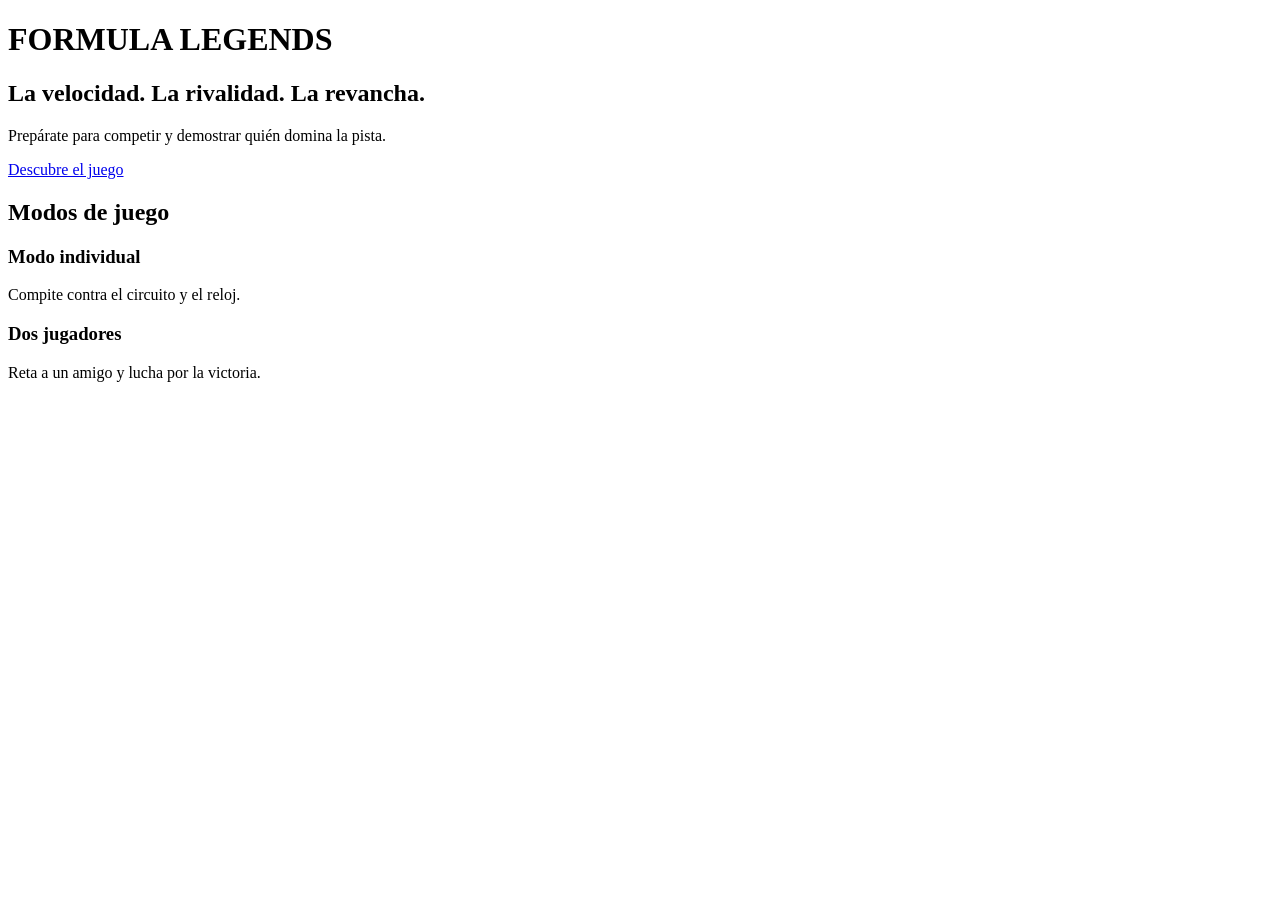
==== index.html @ 8b11b99a "Primer Comit Index html" ====
<!DOCTYPE html>
<html lang="es">

<head>
    <meta charset="UTF-8">
    <meta name="viewport" content="width=device-width, initial-scale=1.0">
    <title>Formula Legends</title>
</head>

<body>
    <h1>FORMULA LEGENDS</h1>
    <h2>La velocidad. La rivalidad. La revancha.</h2>
    <p>Prepárate para competir y demostrar quién domina la pista.</p>
    <a href="#modos">Descubre el juego</a>

    <section id="modos">
        <h2>Modos de juego</h2>
        <h3>Modo individual</h3>
        <p>Compite contra el circuito y el reloj.</p>
        <h3>Dos jugadores</h3>
        <p>Reta a un amigo y lucha por la victoria.</p>
    </section>
</body>

</html>
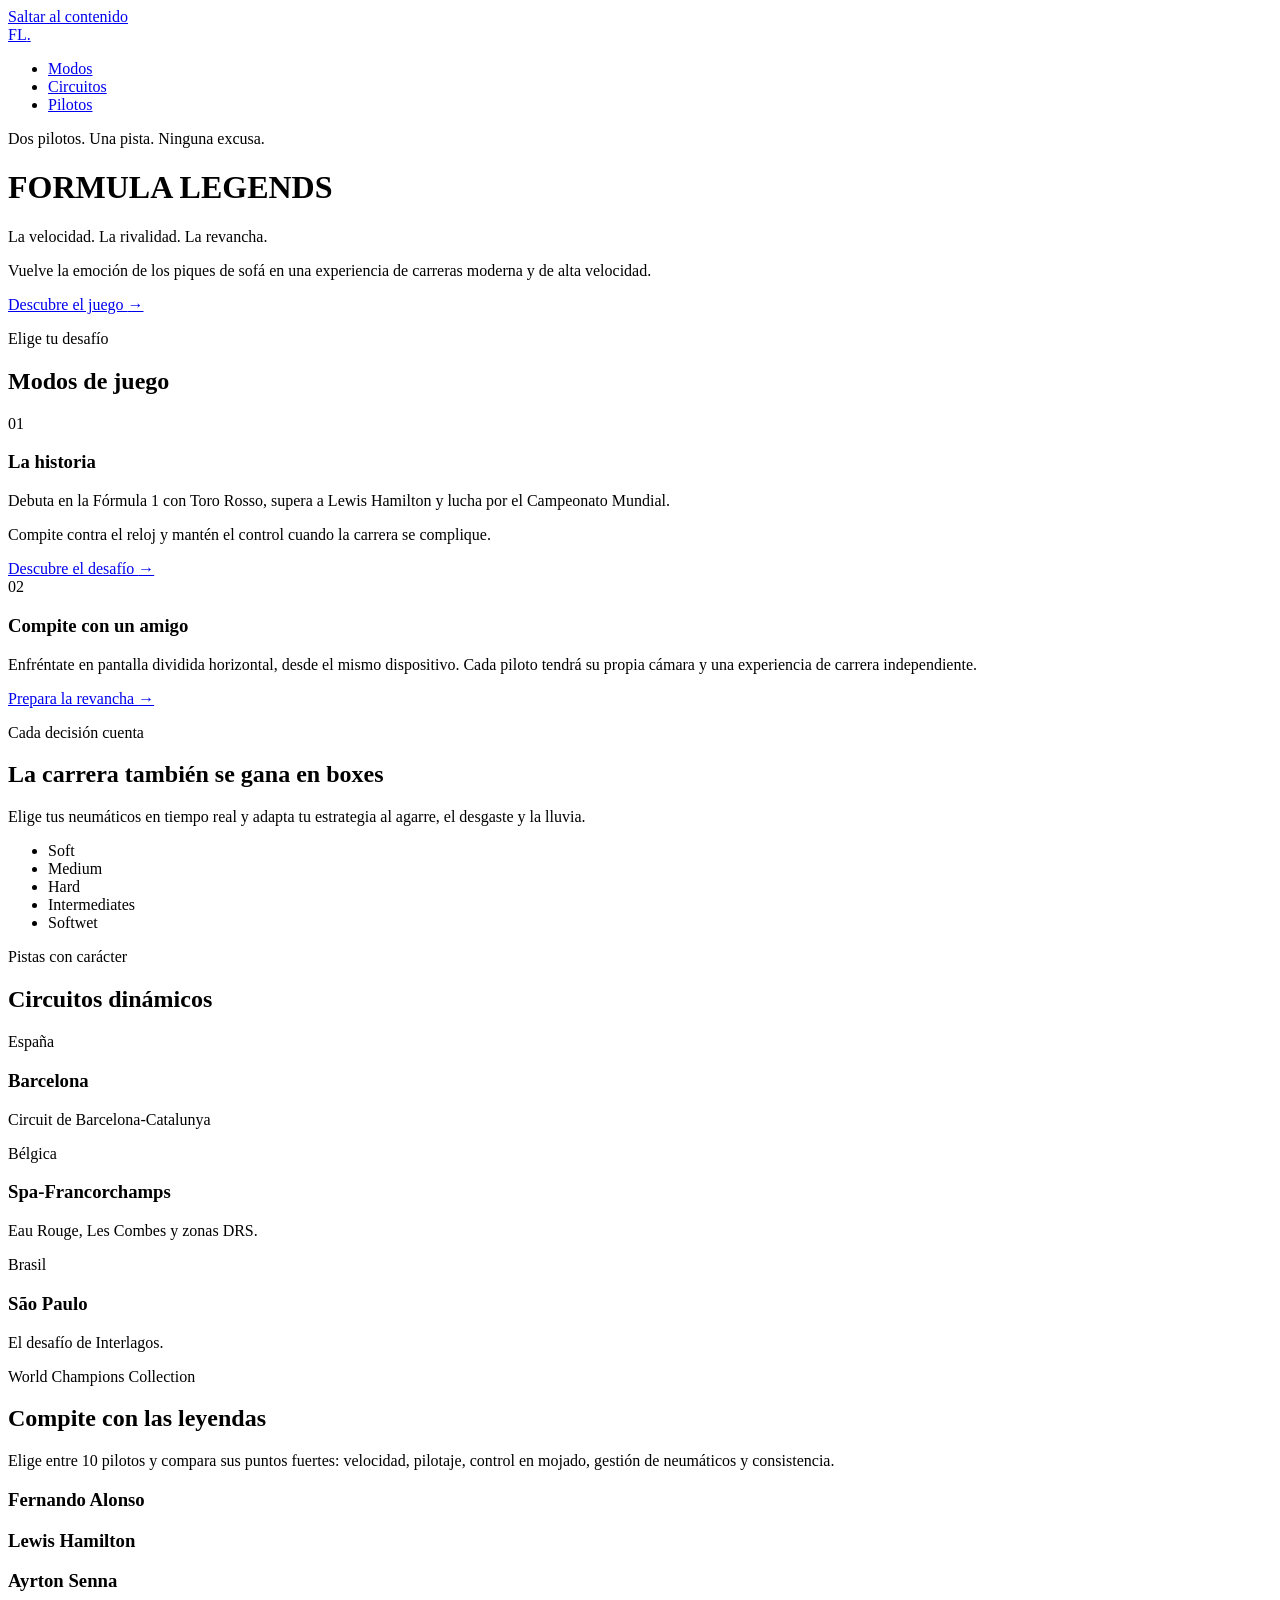
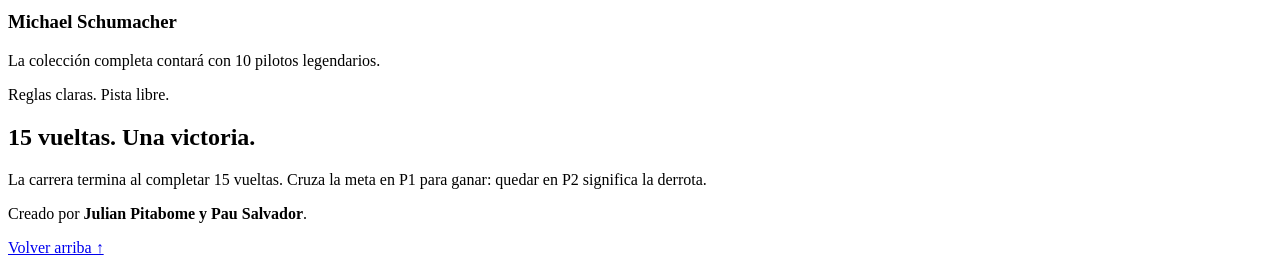
==== commit 6bd85488: "esqueleto web hecho" ====
--- a/index.html
+++ b/index.html
@@ -4,22 +4,166 @@
 <head>
     <meta charset="UTF-8">
     <meta name="viewport" content="width=device-width, initial-scale=1.0">
-    <title>Formula Legends</title>
+    <meta name="theme-color" content="#0b0c10">
+    <meta name="description"
+        content="Formula Legends: carreras, estrategia y rivalidad inspiradas en la emoción de las carreras de slot.">
+    <title>Formula Legends | La velocidad. La rivalidad. La revancha.</title>
+    <link rel="stylesheet" href="styles.css">
 </head>
 
 <body>
-    <h1>FORMULA LEGENDS</h1>
-    <h2>La velocidad. La rivalidad. La revancha.</h2>
-    <p>Prepárate para competir y demostrar quién domina la pista.</p>
-    <a href="#modos">Descubre el juego</a>
+    <a class="skip-link" href="#contenido">Saltar al contenido</a>
 
-    <section id="modos">
-        <h2>Modos de juego</h2>
-        <h3>Modo individual</h3>
-        <p>Compite contra el circuito y el reloj.</p>
-        <h3>Dos jugadores</h3>
-        <p>Reta a un amigo y lucha por la victoria.</p>
-    </section>
+    <header class="hero" id="inicio">
+        <nav class="site-nav" aria-label="Navegación principal">
+            <a class="site-logo" href="#inicio" aria-label="Formula Legends, inicio">FL<span>.</span></a>
+            <ul class="nav-links">
+                <li><a href="#modos">Modos</a></li>
+                <li><a href="#circuitos">Circuitos</a></li>
+                <li><a href="#leyendas">Pilotos</a></li>
+            </ul>
+        </nav>
+
+        <div class="hero-content">
+            <p class="eyebrow">Dos pilotos. Una pista. Ninguna excusa.</p>
+            <h1>FORMULA <span>LEGENDS</span></h1>
+            <p class="hero-tagline">La velocidad. La rivalidad. La revancha.</p>
+            <p>Vuelve la emoción de los piques de sofá en una experiencia de carreras moderna y de alta velocidad.</p>
+            <a class="btn-juego" href="#modos">Descubre el juego <span aria-hidden="true">→</span></a>
+        </div>
+
+        <div class="hero-stripe" aria-hidden="true"></div>
+    </header>
+
+    <main id="contenido">
+        <section class="section section-modes" id="modos" aria-labelledby="modos-titulo">
+            <div class="section-heading">
+                <p class="eyebrow">Elige tu desafío</p>
+                <h2 id="modos-titulo">Modos de juego</h2>
+            </div>
+
+            <div class="mode-grid">
+                <article class="mode-card">
+                    <span class="card-number" aria-hidden="true">01</span>
+                    <h3>La historia</h3>
+                    <p>Debuta en la Fórmula 1 con Toro Rosso, supera a Lewis Hamilton y lucha por el Campeonato Mundial.
+                    </p>
+                    <p>Compite contra el reloj y mantén el control cuando la carrera se complique.</p>
+                    <a class="text-link" href="#reglas">Descubre el desafío <span aria-hidden="true">→</span></a>
+                </article>
+
+                <article class="mode-card">
+                    <span class="card-number" aria-hidden="true">02</span>
+                    <h3>Compite con un amigo</h3>
+                    <p>Enfréntate en pantalla dividida horizontal, desde el mismo dispositivo. Cada piloto tendrá su
+                        propia cámara y una experiencia de carrera independiente.</p>
+                    <a class="text-link" href="#reglas">Prepara la revancha <span aria-hidden="true">→</span></a>
+                </article>
+            </div>
+        </section>
+
+        <section class="section section-strategy" id="estrategia" aria-labelledby="estrategia-titulo">
+            <div class="section-heading">
+                <p class="eyebrow">Cada decisión cuenta</p>
+                <h2 id="estrategia-titulo">La carrera también se gana en boxes</h2>
+                <p>Elige tus neumáticos en tiempo real y adapta tu estrategia al agarre, el desgaste y la lluvia.</p>
+            </div>
+
+            <ul class="tyre-list" aria-label="Compuestos disponibles">
+                <li><span class="tyre-dot tyre-soft" aria-hidden="true"></span>Soft</li>
+                <li><span class="tyre-dot tyre-medium" aria-hidden="true"></span>Medium</li>
+                <li><span class="tyre-dot tyre-hard" aria-hidden="true"></span>Hard</li>
+                <li><span class="tyre-dot tyre-intermediate" aria-hidden="true"></span>Intermediates</li>
+                <li><span class="tyre-dot tyre-wet" aria-hidden="true"></span>Softwet</li>
+            </ul>
+        </section>
+
+        <section class="section section-circuits" id="circuitos" aria-labelledby="circuitos-titulo">
+            <div class="section-heading">
+                <p class="eyebrow">Pistas con carácter</p>
+                <h2 id="circuitos-titulo">Circuitos dinámicos</h2>
+            </div>
+
+            <div class="circuit-grid">
+                <article class="circuit-card">
+                    <figure class="circuit-image circuit-image-barcelona" role="img"
+                        aria-label="Espacio reservado para una imagen del Circuit de Barcelona-Catalunya"></figure>
+                    <div class="card-content">
+                        <p class="eyebrow">España</p>
+                        <h3>Barcelona</h3>
+                        <p>Circuit de Barcelona-Catalunya</p>
+                    </div>
+                </article>
+
+                <article class="circuit-card">
+                    <figure class="circuit-image circuit-image-spa" role="img"
+                        aria-label="Espacio reservado para una imagen de Spa-Francorchamps"></figure>
+                    <div class="card-content">
+                        <p class="eyebrow">Bélgica</p>
+                        <h3>Spa-Francorchamps</h3>
+                        <p>Eau Rouge, Les Combes y zonas DRS.</p>
+                    </div>
+                </article>
+
+                <article class="circuit-card">
+                    <figure class="circuit-image circuit-image-sao-paulo" role="img"
+                        aria-label="Espacio reservado para una imagen del circuito de São Paulo"></figure>
+                    <div class="card-content">
+                        <p class="eyebrow">Brasil</p>
+                        <h3>São Paulo</h3>
+                        <p>El desafío de Interlagos.</p>
+                    </div>
+                </article>
+            </div>
+        </section>
+
+        <section class="section section-legends" id="leyendas" aria-labelledby="leyendas-titulo">
+            <div class="section-heading">
+                <p class="eyebrow">World Champions Collection</p>
+                <h2 id="leyendas-titulo">Compite con las leyendas</h2>
+                <p>Elige entre 10 pilotos y compara sus puntos fuertes: velocidad, pilotaje, control en mojado, gestión
+                    de neumáticos y consistencia.</p>
+            </div>
+
+            <div class="driver-grid">
+                <article class="driver-card">
+                    <figure class="driver-image" role="img"
+                        aria-label="Espacio reservado para la imagen de Fernando Alonso"></figure>
+                    <h3>Fernando Alonso</h3>
+                </article>
+                <article class="driver-card">
+                    <figure class="driver-image" role="img"
+                        aria-label="Espacio reservado para la imagen de Lewis Hamilton"></figure>
+                    <h3>Lewis Hamilton</h3>
+                </article>
+                <article class="driver-card">
+                    <figure class="driver-image" role="img"
+                        aria-label="Espacio reservado para la imagen de Ayrton Senna"></figure>
+                    <h3>Ayrton Senna</h3>
+                </article>
+                <article class="driver-card">
+                    <figure class="driver-image" role="img"
+                        aria-label="Espacio reservado para la imagen de Michael Schumacher"></figure>
+                    <h3>Michael Schumacher</h3>
+                </article>
+            </div>
+            <p class="collection-note">La colección completa contará con 10 pilotos legendarios.</p>
+        </section>
+
+        <section class="race-rules" id="reglas" aria-labelledby="reglas-titulo">
+            <div>
+                <p class="eyebrow">Reglas claras. Pista libre.</p>
+                <h2 id="reglas-titulo">15 vueltas. Una victoria.</h2>
+            </div>
+            <p>La carrera termina al completar 15 vueltas. Cruza la meta en P1 para ganar: quedar en P2 significa la
+                derrota.</p>
+        </section>
+    </main>
+
+    <footer class="site-footer">
+        <p>Creado por <strong>Julian Pitabome y Pau Salvador</strong>.</p>
+        <a href="#inicio">Volver arriba ↑</a>
+    </footer>
 </body>
 
 </html>
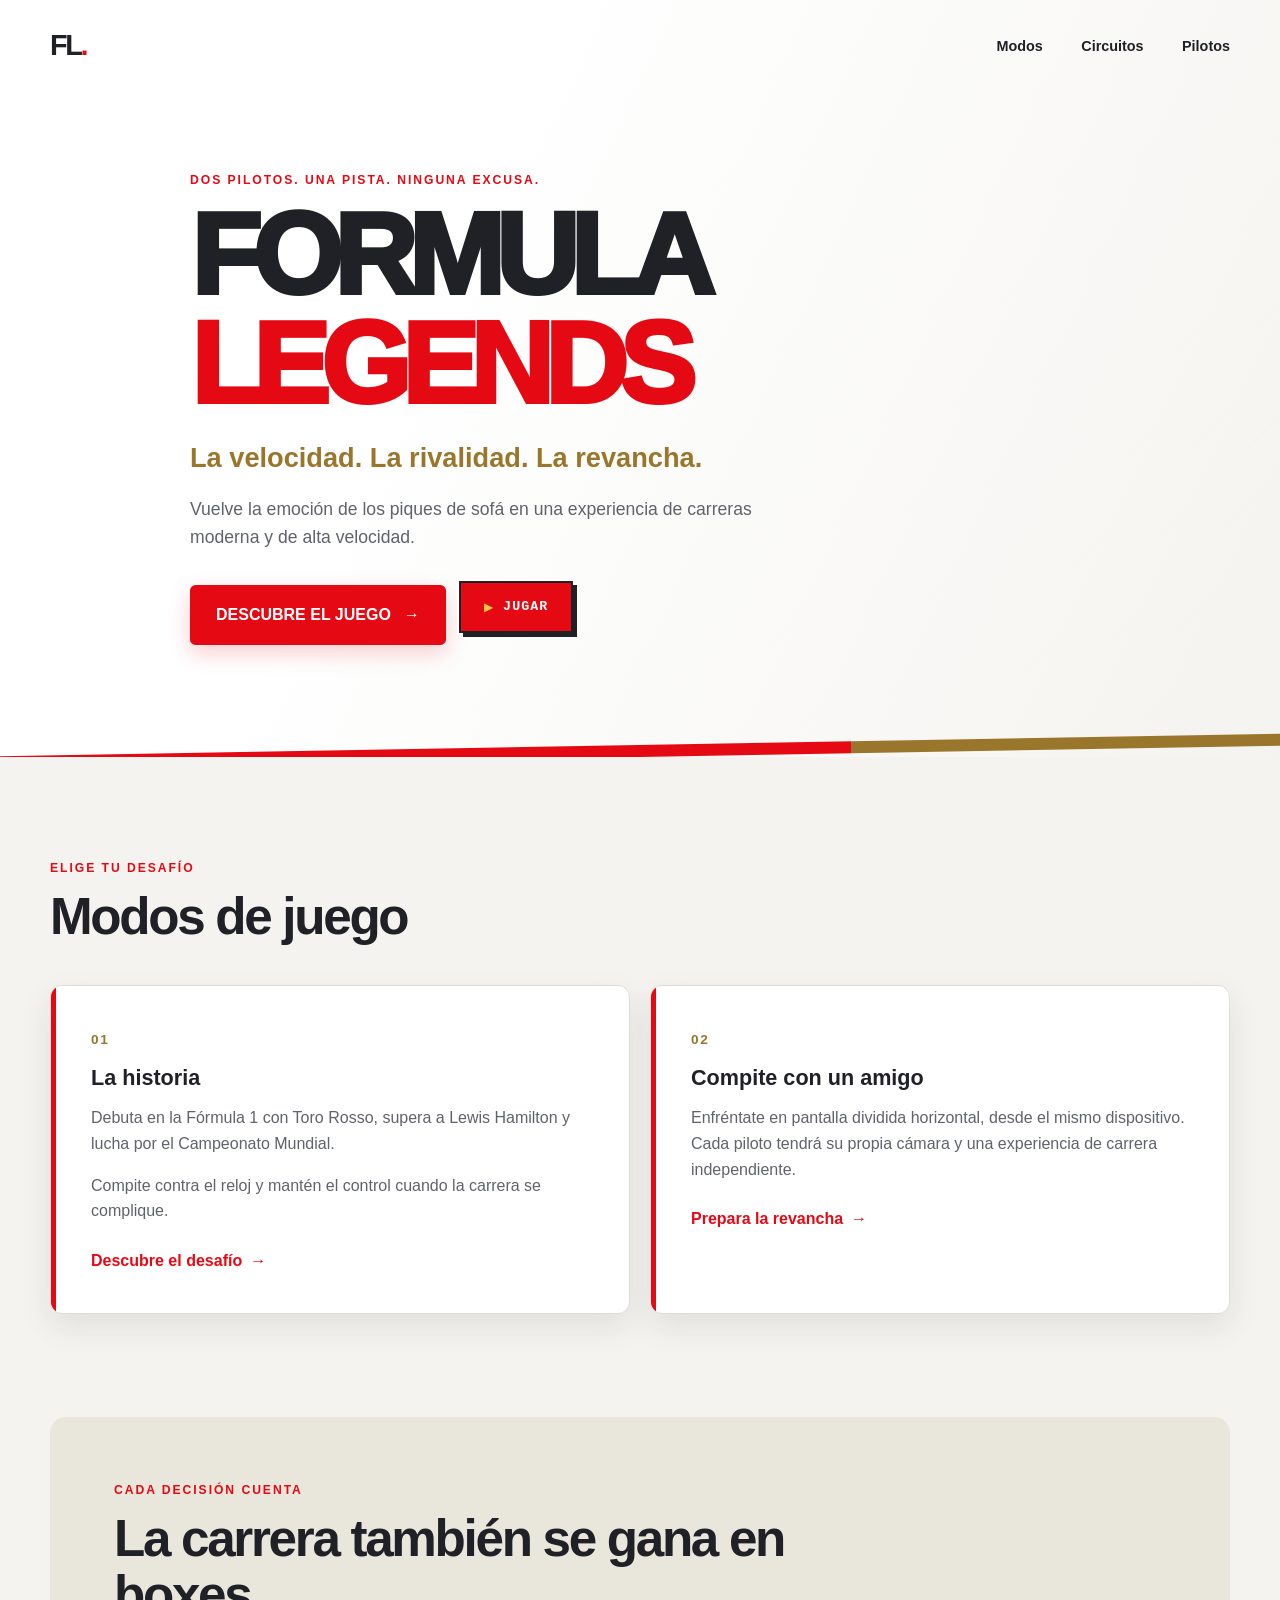
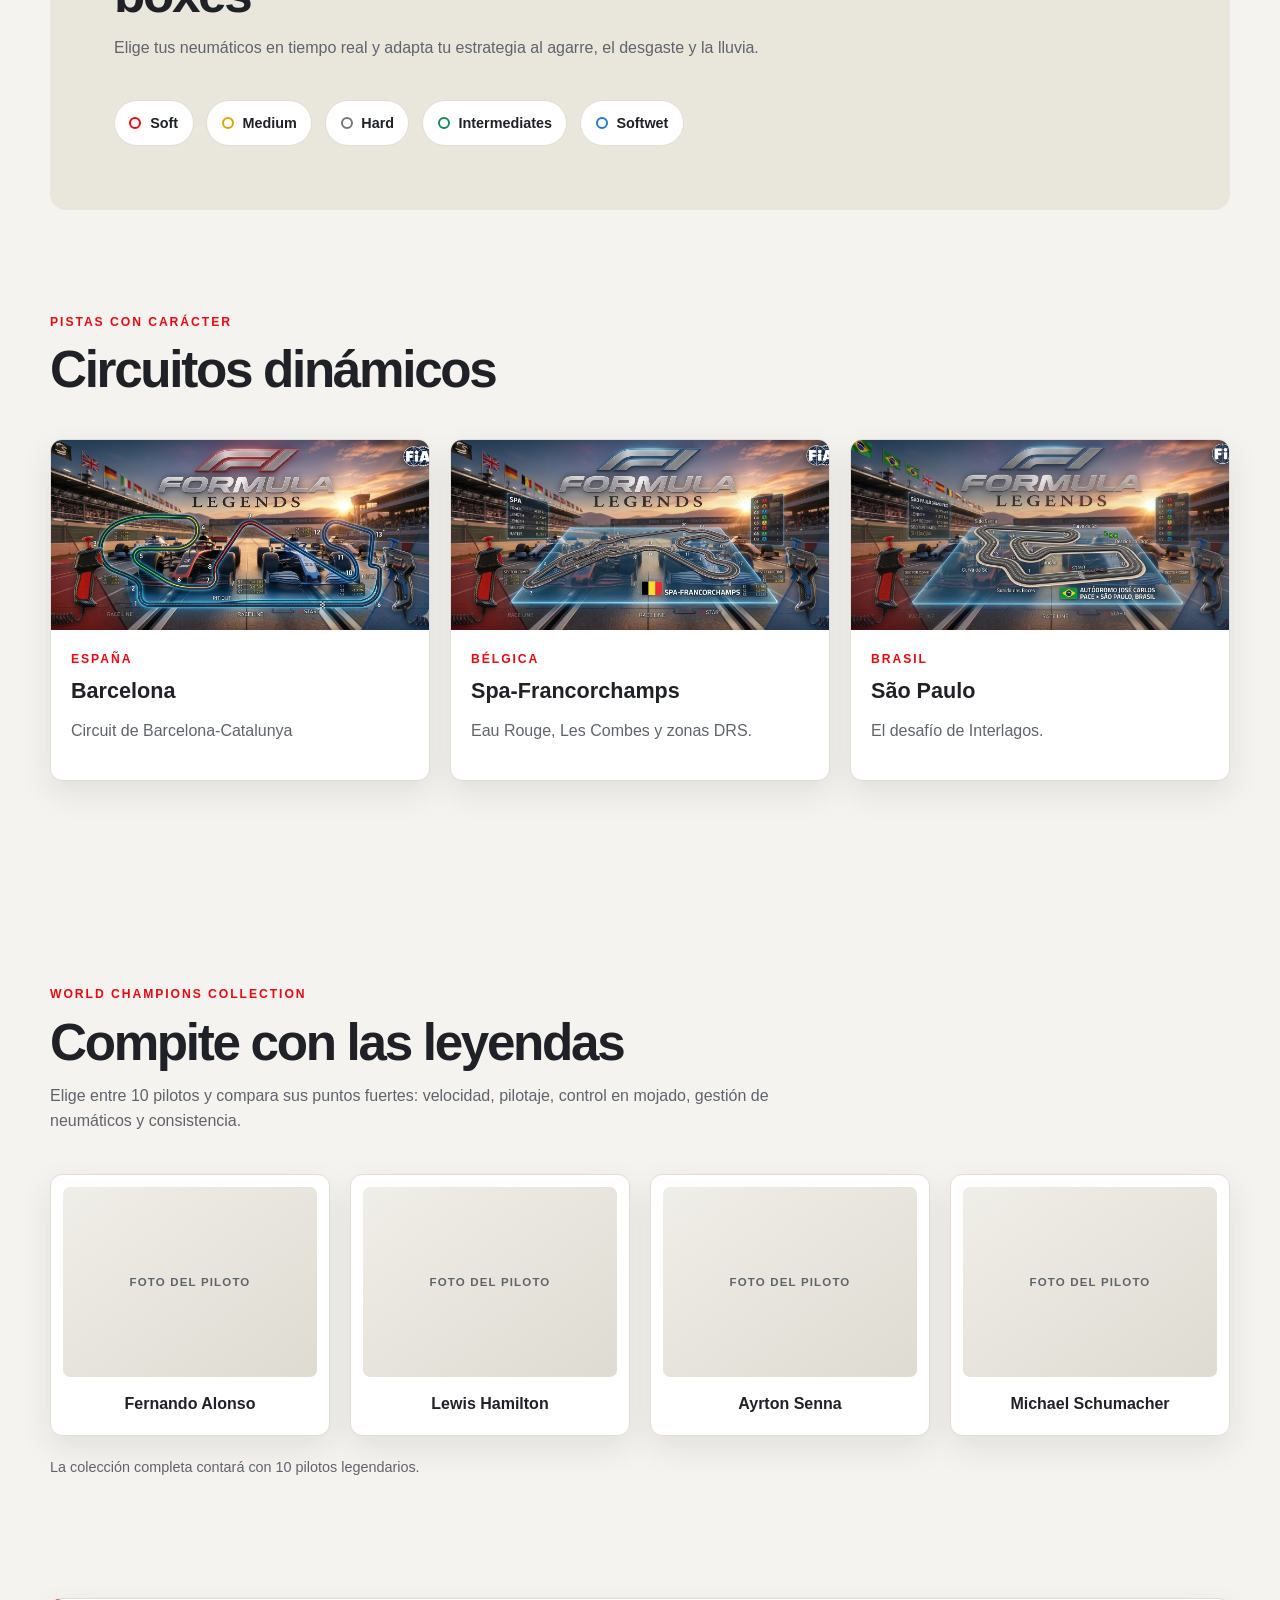
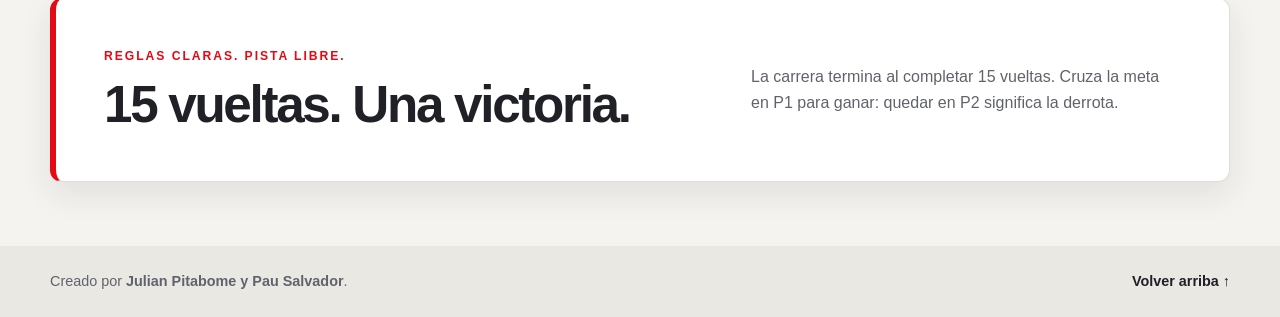
==== commit 4c3ed6f3: "boton acceso al juego e imagenes" ====
--- a/index.html
+++ b/index.html
@@ -29,7 +29,25 @@
             <h1>FORMULA <span>LEGENDS</span></h1>
             <p class="hero-tagline">La velocidad. La rivalidad. La revancha.</p>
             <p>Vuelve la emoción de los piques de sofá en una experiencia de carreras moderna y de alta velocidad.</p>
-            <a class="btn-juego" href="#modos">Descubre el juego <span aria-hidden="true">→</span></a>
+            <div class="hero-actions">
+                <a class="btn-juego" href="#modos">Descubre el juego <span aria-hidden="true">→</span></a>
+                <button class="arcade-toggle" type="button" aria-expanded="false" aria-controls="arcade-menu">
+                    JUGAR
+                </button>
+            </div>
+            <div class="arcade-menu" id="arcade-menu" aria-label="Menú de selección de jugadores" hidden>
+                <a class="arcade-start" href="#modos">START</a>
+                <div class="arcade-player-options" role="group" aria-label="Selecciona el número de jugadores">
+                    <button class="arcade-player-option is-selected" type="button" data-players="1" aria-pressed="true">
+                        <span class="arcade-cursor" aria-hidden="true">▶</span>
+                        <span>1 PLAYER</span>
+                    </button>
+                    <button class="arcade-player-option" type="button" data-players="2" aria-pressed="false">
+                        <span class="arcade-cursor" aria-hidden="true">▶</span>
+                        <span>2 PLAYERS</span>
+                    </button>
+                </div>
+            </div>
         </div>
 
         <div class="hero-stripe" aria-hidden="true"></div>
@@ -86,8 +104,10 @@
 
             <div class="circuit-grid">
                 <article class="circuit-card">
-                    <figure class="circuit-image circuit-image-barcelona" role="img"
-                        aria-label="Espacio reservado para una imagen del Circuit de Barcelona-Catalunya"></figure>
+                    <figure class="circuit-image circuit-image-barcelona">
+                        <img src="IMG/cataluña.jpg" alt="Circuit de Barcelona-Catalunya" loading="lazy"
+                            decoding="async">
+                    </figure>
                     <div class="card-content">
                         <p class="eyebrow">España</p>
                         <h3>Barcelona</h3>
@@ -96,8 +116,10 @@
                 </article>
 
                 <article class="circuit-card">
-                    <figure class="circuit-image circuit-image-spa" role="img"
-                        aria-label="Espacio reservado para una imagen de Spa-Francorchamps"></figure>
+                    <figure class="circuit-image circuit-image-spa">
+                        <img src="IMG/belgica.jpg" alt="Circuit de Spa-Francorchamps" loading="lazy"
+                            decoding="async">
+                    </figure>
                     <div class="card-content">
                         <p class="eyebrow">Bélgica</p>
                         <h3>Spa-Francorchamps</h3>
@@ -106,8 +128,10 @@
                 </article>
 
                 <article class="circuit-card">
-                    <figure class="circuit-image circuit-image-sao-paulo" role="img"
-                        aria-label="Espacio reservado para una imagen del circuito de São Paulo"></figure>
+                    <figure class="circuit-image circuit-image-sao-paulo">
+                        <img src="IMG/sao%20paulo.jpg" alt="Circuito de São Paulo, Interlagos" loading="lazy"
+                            decoding="async">
+                    </figure>
                     <div class="card-content">
                         <p class="eyebrow">Brasil</p>
                         <h3>São Paulo</h3>
@@ -164,6 +188,42 @@
         <p>Creado por <strong>Julian Pitabome y Pau Salvador</strong>.</p>
         <a href="#inicio">Volver arriba ↑</a>
     </footer>
+    <script>
+        const arcadeToggle = document.querySelector(".arcade-toggle");
+        const arcadeMenu = document.querySelector("#arcade-menu");
+        const arcadeOptions = document.querySelectorAll(".arcade-player-option");
+        const arcadeStart = document.querySelector(".arcade-start");
+
+        function setArcadeMenuOpen(isOpen) {
+            arcadeToggle.setAttribute("aria-expanded", String(isOpen));
+            arcadeMenu.hidden = !isOpen;
+        }
+
+        arcadeToggle.addEventListener("click", () => {
+            setArcadeMenuOpen(arcadeMenu.hidden);
+        });
+
+        arcadeOptions.forEach((option) => {
+            option.addEventListener("click", () => {
+                arcadeOptions.forEach((item) => {
+                    const isSelected = item === option;
+                    item.classList.toggle("is-selected", isSelected);
+                    item.setAttribute("aria-pressed", String(isSelected));
+                });
+            });
+        });
+
+        arcadeStart.addEventListener("click", () => {
+            setArcadeMenuOpen(false);
+        });
+
+        document.addEventListener("keydown", (event) => {
+            if (event.key === "Escape" && !arcadeMenu.hidden) {
+                setArcadeMenuOpen(false);
+                arcadeToggle.focus();
+            }
+        });
+    </script>
 </body>
 
 </html>
--- a/styles.css
+++ b/styles.css
@@ -0,0 +1,705 @@
+:root {
+    color-scheme: light;
+    --color-red: #e50914;
+    --color-gold: #9a762d;
+    --color-ink: #202127;
+    --color-muted: #60636b;
+    --color-paper: #f4f3ef;
+    --color-white: #fff;
+    --color-line: #deddd8;
+    --shadow-card: 0 12px 32px rgb(32 33 39 / 9%);
+}
+
+* {
+    box-sizing: border-box;
+}
+
+html {
+    scroll-behavior: smooth;
+}
+
+body {
+    margin: 0;
+    color: var(--color-ink);
+    background: var(--color-paper);
+    font-family: "Segoe UI", Tahoma, Geneva, Verdana, sans-serif;
+    line-height: 1.6;
+}
+
+a {
+    color: inherit;
+}
+
+.skip-link {
+    position: absolute;
+    z-index: 10;
+    top: 1rem;
+    left: 1rem;
+    padding: 0.7rem 1rem;
+    transform: translateY(-160%);
+    color: var(--color-white);
+    background: var(--color-ink);
+    border-radius: 0.4rem;
+}
+
+.skip-link:focus {
+    transform: translateY(0);
+}
+
+.hero {
+    position: relative;
+    display: flex;
+    min-height: 640px;
+    flex-direction: column;
+    overflow: hidden;
+    background:
+        linear-gradient(115deg, rgb(255 255 255 / 98%) 35%, rgb(244 243 239 / 86%) 100%),
+        repeating-linear-gradient(135deg, transparent 0 38px, rgb(32 33 39 / 3%) 39px 40px);
+}
+
+.site-nav {
+    display: flex;
+    width: min(1180px, calc(100% - 3rem));
+    align-items: center;
+    justify-content: space-between;
+    margin: 0 auto;
+    padding: 1.4rem 0;
+}
+
+.site-logo {
+    color: var(--color-ink);
+    font-size: 1.8rem;
+    font-weight: 900;
+    letter-spacing: -0.08em;
+    text-decoration: none;
+}
+
+.site-logo span {
+    color: var(--color-red);
+}
+
+.nav-links {
+    display: flex;
+    gap: clamp(1rem, 3vw, 2.5rem);
+    margin: 0;
+    padding: 0;
+    list-style: none;
+}
+
+.nav-links a {
+    color: var(--color-ink);
+    font-size: 0.9rem;
+    font-weight: 700;
+    text-decoration: none;
+}
+
+.nav-links a:hover,
+.nav-links a:focus-visible {
+    color: var(--color-red);
+}
+
+.hero-content {
+    width: min(900px, calc(100% - 3rem));
+    margin: auto;
+    padding: 5rem 0 7rem;
+    animation: arrancar-carrera 0.9s ease-out both;
+}
+
+.eyebrow {
+    margin: 0 0 0.65rem;
+    color: var(--color-red);
+    font-size: 0.76rem;
+    font-weight: 800;
+    letter-spacing: 0.16em;
+    text-transform: uppercase;
+}
+
+h1,
+h2,
+h3,
+p {
+    margin-top: 0;
+}
+
+h1 {
+    max-width: 850px;
+    margin-bottom: 0.5rem;
+    font-size: clamp(3.3rem, 9vw, 7.2rem);
+    font-weight: 950;
+    letter-spacing: -0.075em;
+    line-height: 0.95;
+}
+
+h1 span {
+    display: block;
+    color: var(--color-red);
+}
+
+.hero-tagline {
+    margin: 1rem 0;
+    color: var(--color-gold);
+    font-size: clamp(1.2rem, 2.5vw, 1.7rem);
+    font-weight: 800;
+}
+
+.hero-content>p:not(.eyebrow, .hero-tagline) {
+    max-width: 620px;
+    color: var(--color-muted);
+    font-size: 1.1rem;
+}
+
+.btn-juego {
+    display: inline-flex;
+    align-items: center;
+    gap: 0.8rem;
+    margin-top: 1rem;
+    padding: 0.95rem 1.5rem;
+    color: var(--color-white);
+    background: var(--color-red);
+    border: 2px solid var(--color-red);
+    border-radius: 0.35rem;
+    box-shadow: 0 8px 22px rgb(229 9 20 / 20%);
+    font-weight: 800;
+    text-decoration: none;
+    text-transform: uppercase;
+    transition: transform 180ms ease, background-color 180ms ease, color 180ms ease;
+    animation: pulso-boton 2.4s ease-out infinite;
+}
+
+.btn-juego:hover,
+.btn-juego:focus-visible {
+    color: var(--color-red);
+    background: var(--color-white);
+    transform: translateY(-3px);
+}
+
+.hero-stripe {
+    position: absolute;
+    right: -5%;
+    bottom: 0;
+    left: -5%;
+    height: 12px;
+    background: linear-gradient(90deg, var(--color-red) 0 65%, var(--color-gold) 65% 100%);
+    transform: skewY(-1deg);
+}
+
+main {
+    width: min(1180px, calc(100% - 3rem));
+    margin: 0 auto;
+}
+
+.section {
+    padding: clamp(4rem, 8vw, 7rem) 0;
+}
+
+.section-heading {
+    max-width: 760px;
+    margin-bottom: 2.5rem;
+}
+
+.section-heading h2,
+.race-rules h2 {
+    margin-bottom: 0.7rem;
+    font-size: clamp(2rem, 4vw, 3.2rem);
+    font-weight: 900;
+    letter-spacing: -0.045em;
+    line-height: 1.1;
+}
+
+.section-heading>p:last-child {
+    color: var(--color-muted);
+}
+
+.mode-grid,
+.circuit-grid,
+.driver-grid {
+    display: grid;
+    gap: 1.25rem;
+}
+
+.mode-grid {
+    grid-template-columns: repeat(2, minmax(0, 1fr));
+}
+
+.mode-card,
+.circuit-card,
+.driver-card {
+    background: var(--color-white);
+    border: 1px solid var(--color-line);
+    border-radius: 0.75rem;
+    box-shadow: var(--shadow-card);
+}
+
+.mode-card {
+    position: relative;
+    min-height: 250px;
+    padding: clamp(1.5rem, 4vw, 2.5rem);
+    overflow: hidden;
+    animation: aparicion-tarjeta 0.7s ease-out both;
+}
+
+.mode-card:nth-child(2) {
+    animation-delay: 150ms;
+}
+
+.mode-card::before {
+    position: absolute;
+    top: 0;
+    bottom: 0;
+    left: 0;
+    width: 5px;
+    background: var(--color-red);
+    content: "";
+}
+
+.card-number {
+    color: var(--color-gold);
+    font-size: 0.85rem;
+    font-weight: 900;
+    letter-spacing: 0.12em;
+}
+
+.mode-card h3,
+.card-content h3,
+.driver-card h3 {
+    margin: 0.6rem 0;
+    font-size: 1.35rem;
+    font-weight: 850;
+}
+
+.mode-card p,
+.card-content p:last-child {
+    color: var(--color-muted);
+}
+
+.text-link {
+    display: inline-flex;
+    gap: 0.5rem;
+    margin-top: 0.5rem;
+    color: var(--color-red);
+    font-weight: 800;
+    text-decoration: none;
+}
+
+.text-link:hover,
+.text-link:focus-visible {
+    text-decoration: underline;
+}
+
+.section-strategy {
+    width: 100%;
+    padding: clamp(2.5rem, 5vw, 4rem);
+    background: #e9e6dc;
+    border-radius: 1rem;
+}
+
+.tyre-list {
+    display: flex;
+    flex-wrap: wrap;
+    gap: 0.8rem;
+    margin: 1.5rem 0 0;
+    padding: 0;
+    list-style: none;
+}
+
+.tyre-list li {
+    display: inline-flex;
+    align-items: center;
+    gap: 0.55rem;
+    padding: 0.65rem 0.9rem;
+    background: var(--color-white);
+    border: 1px solid var(--color-line);
+    border-radius: 999px;
+    font-size: 0.9rem;
+    font-weight: 700;
+}
+
+.tyre-dot {
+    width: 0.75rem;
+    height: 0.75rem;
+    border: 2px solid currentColor;
+    border-radius: 50%;
+}
+
+.tyre-soft {
+    color: #e50914;
+}
+
+.tyre-medium {
+    color: #d4a800;
+}
+
+.tyre-hard {
+    color: #777;
+}
+
+.tyre-intermediate {
+    color: #168b55;
+}
+
+.tyre-wet {
+    color: #2877c7;
+}
+
+.circuit-grid {
+    grid-template-columns: repeat(3, minmax(0, 1fr));
+}
+
+.circuit-card {
+    overflow: hidden;
+    transition: transform 200ms ease;
+}
+
+.circuit-card:hover,
+.driver-card:hover,
+.mode-card:hover {
+    transform: translateY(-5px);
+}
+
+.circuit-image {
+    display: grid;
+    min-height: 190px;
+    margin: 0;
+    overflow: hidden;
+    place-items: center;
+    background:
+        linear-gradient(135deg, rgb(197 160 89 / 15%), transparent 55%),
+        repeating-linear-gradient(135deg, #ecebe6 0 12px, #e4e2dc 12px 24px);
+}
+
+.circuit-image img {
+    display: block;
+    width: 100%;
+    height: 190px;
+    object-fit: cover;
+}
+
+.card-content {
+    padding: 1.25rem;
+}
+
+.card-content .eyebrow {
+    margin-bottom: 0.3rem;
+}
+
+.card-content h3 {
+    margin-top: 0;
+}
+
+.driver-grid {
+    grid-template-columns: repeat(4, minmax(0, 1fr));
+}
+
+.driver-card {
+    padding: 0.75rem;
+    text-align: center;
+    transition: transform 200ms ease;
+}
+
+.driver-image {
+    display: grid;
+    min-height: 190px;
+    margin: 0;
+    place-items: center;
+    background: linear-gradient(145deg, #f0eee8, #dedbd2);
+    border-radius: 0.45rem;
+}
+
+.driver-image::after {
+    color: var(--color-muted);
+    font-size: 0.72rem;
+    font-weight: 800;
+    letter-spacing: 0.1em;
+    content: "FOTO DEL PILOTO";
+}
+
+.driver-card h3 {
+    margin: 0.9rem 0 0.4rem;
+    font-size: 1rem;
+}
+
+.collection-note {
+    margin: 1.25rem 0 0;
+    color: var(--color-muted);
+    font-size: 0.9rem;
+}
+
+.race-rules {
+    display: flex;
+    align-items: center;
+    justify-content: space-between;
+    gap: 2rem;
+    margin: 1rem 0 4rem;
+    padding: clamp(1.5rem, 4vw, 3rem);
+    background: var(--color-white);
+    border: 1px solid var(--color-line);
+    border-left: 6px solid var(--color-red);
+    border-radius: 0.75rem;
+    box-shadow: var(--shadow-card);
+}
+
+.race-rules h2 {
+    margin-bottom: 0;
+}
+
+.race-rules>p {
+    max-width: 430px;
+    margin: 0;
+    color: var(--color-muted);
+}
+
+.site-footer {
+    display: flex;
+    align-items: center;
+    justify-content: space-between;
+    gap: 1rem;
+    padding: 1.5rem max(1.5rem, calc((100% - 1180px) / 2));
+    color: var(--color-muted);
+    background: #e9e8e3;
+    font-size: 0.9rem;
+}
+
+.site-footer p {
+    margin: 0;
+}
+
+.site-footer a {
+    color: var(--color-ink);
+    font-weight: 700;
+    text-decoration: none;
+}
+
+.site-footer a:hover,
+.site-footer a:focus-visible {
+    color: var(--color-red);
+}
+
+@keyframes arrancar-carrera {
+    from {
+        opacity: 0;
+        transform: translateY(28px);
+    }
+
+    to {
+        opacity: 1;
+        transform: translateY(0);
+    }
+}
+
+@keyframes aparicion-tarjeta {
+    from {
+        opacity: 0;
+        transform: translateY(18px) scale(0.98);
+    }
+
+    to {
+        opacity: 1;
+        transform: translateY(0) scale(1);
+    }
+}
+
+@keyframes pulso-boton {
+
+    0%,
+    100% {
+        box-shadow: 0 8px 22px rgb(229 9 20 / 20%);
+    }
+
+    50% {
+        box-shadow: 0 8px 28px rgb(229 9 20 / 38%);
+    }
+}
+
+@media (max-width: 760px) {
+    .hero {
+        min-height: 560px;
+    }
+
+    .mode-grid,
+    .circuit-grid {
+        grid-template-columns: 1fr;
+    }
+
+    .driver-grid {
+        grid-template-columns: repeat(2, minmax(0, 1fr));
+    }
+
+    .race-rules {
+        align-items: flex-start;
+        flex-direction: column;
+    }
+}
+
+@media (max-width: 480px) {
+
+    .site-nav,
+    main,
+    .hero-content {
+        width: min(100% - 2rem, 1180px);
+    }
+
+    .nav-links {
+        gap: 0.8rem;
+    }
+
+    .nav-links a {
+        font-size: 0.78rem;
+    }
+
+    .hero-content {
+        padding: 4rem 0 5rem;
+    }
+
+    .section-strategy {
+        padding: 1.5rem;
+    }
+
+    .driver-image {
+        min-height: 140px;
+    }
+
+    .site-footer {
+        align-items: flex-start;
+        flex-direction: column;
+    }
+}
+
+@media (prefers-reduced-motion: reduce) {
+
+    *,
+    *::before,
+    *::after {
+        scroll-behavior: auto !important;
+        animation-duration: 0.01ms !important;
+        animation-iteration-count: 1 !important;
+        transition-duration: 0.01ms !important;
+    }
+}
+
+.hero-actions {
+    display: flex;
+    flex-wrap: wrap;
+    align-items: center;
+    gap: 0.85rem;
+}
+
+.arcade-toggle,
+.arcade-menu,
+.arcade-menu button,
+.arcade-start {
+    font-family: "Courier New", Courier, monospace;
+    font-weight: 900;
+    letter-spacing: 0.08em;
+    text-transform: uppercase;
+}
+
+.arcade-toggle {
+    display: inline-flex;
+    align-items: center;
+    justify-content: center;
+    gap: 0.65rem;
+    min-height: 3.2rem;
+    padding: 0.8rem 1.4rem;
+    color: var(--color-white);
+    background: var(--color-red);
+    border: 2px solid var(--color-ink);
+    box-shadow: 4px 4px 0 var(--color-ink), 0 0 0 2px var(--color-white);
+    cursor: pointer;
+    transition: transform 140ms ease, color 140ms ease, background-color 140ms ease, box-shadow 140ms ease;
+}
+
+.arcade-toggle::before {
+    color: #f4c542;
+    content: "▶";
+    font-size: 0.85em;
+}
+
+.arcade-toggle:hover,
+.arcade-toggle:focus-visible {
+    color: var(--color-ink);
+    background: #f4c542;
+    box-shadow: 6px 6px 0 var(--color-ink), 0 0 0 2px var(--color-white);
+    transform: translate(-2px, -2px);
+}
+
+.arcade-toggle:focus-visible {
+    outline: 3px solid var(--color-ink);
+    outline-offset: 3px;
+}
+
+.arcade-toggle:active {
+    box-shadow: 1px 1px 0 var(--color-ink), 0 0 0 2px var(--color-white);
+    transform: translate(3px, 3px);
+}
+
+.arcade-menu {
+    display: grid;
+    width: min(100%, 300px);
+    gap: 0.8rem;
+    margin-top: 1.25rem;
+    padding: 1rem;
+    color: #f5f0d8;
+    background: #171a24;
+    border: 4px solid #171a24;
+    box-shadow: 7px 7px 0 var(--color-red);
+    image-rendering: pixelated;
+}
+
+.arcade-menu[hidden] {
+    display: none;
+}
+
+.arcade-start {
+    display: block;
+    padding: 0.7rem 0.85rem;
+    color: #171a24;
+    background: #f5f0d8;
+    border: 4px solid #f5f0d8;
+    box-shadow: inset 0 0 0 2px #171a24;
+    text-align: center;
+    text-decoration: none;
+}
+
+.arcade-start:hover,
+.arcade-start:focus-visible {
+    color: #171a24;
+    background: #f4c542;
+    border-color: #f4c542;
+    outline: 3px solid #f4c542;
+    outline-offset: 3px;
+}
+
+.arcade-player-options {
+    display: grid;
+    gap: 0.35rem;
+}
+
+.arcade-player-option {
+    display: grid;
+    grid-template-columns: 1.3rem 1fr;
+    align-items: center;
+    gap: 0.3rem;
+    padding: 0.55rem 0.4rem;
+    color: #f5f0d8;
+    background: transparent;
+    border: 2px solid transparent;
+    cursor: pointer;
+    text-align: left;
+}
+
+.arcade-cursor {
+    visibility: hidden;
+    color: #f4c542;
+}
+
+.arcade-player-option.is-selected .arcade-cursor {
+    visibility: visible;
+}
+
+.arcade-player-option.is-selected,
+.arcade-player-option:hover,
+.arcade-player-option:focus-visible {
+    color: #f4c542;
+    border-color: #f4c542;
+    outline: none;
+}
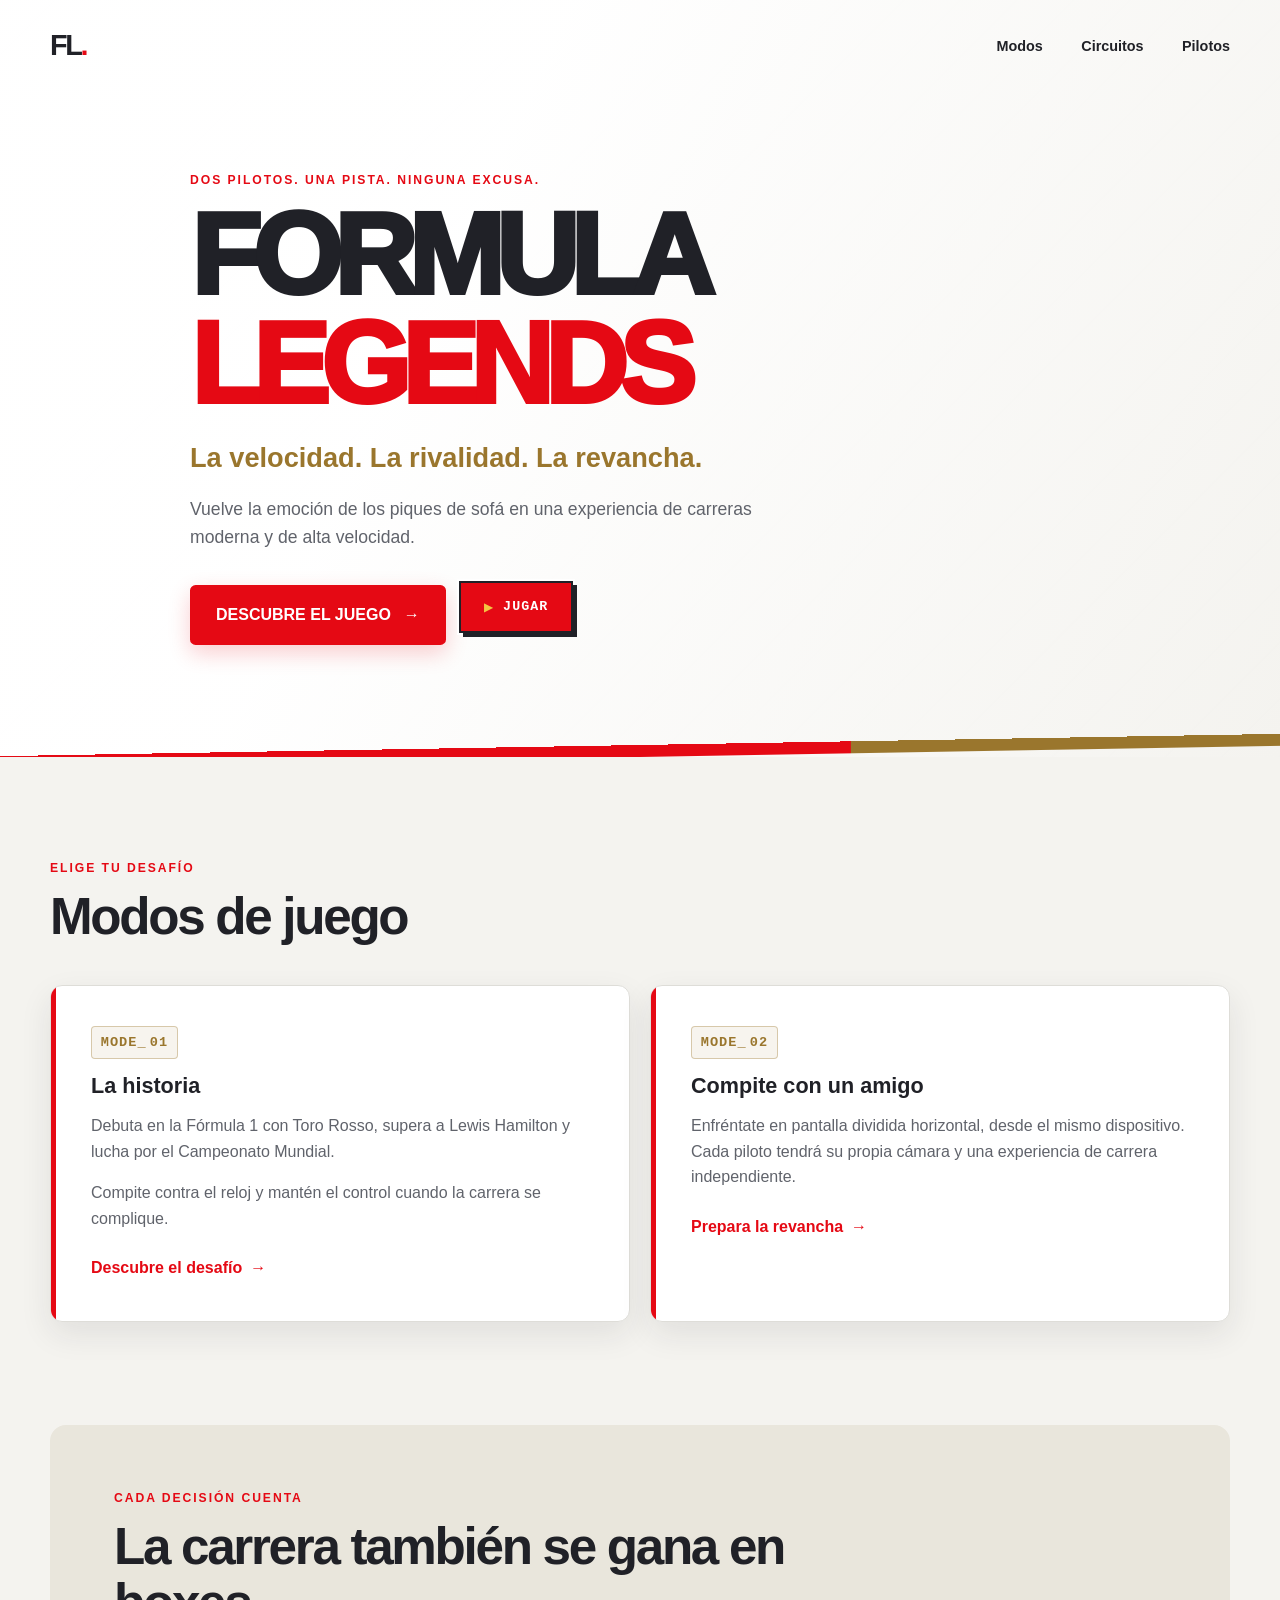
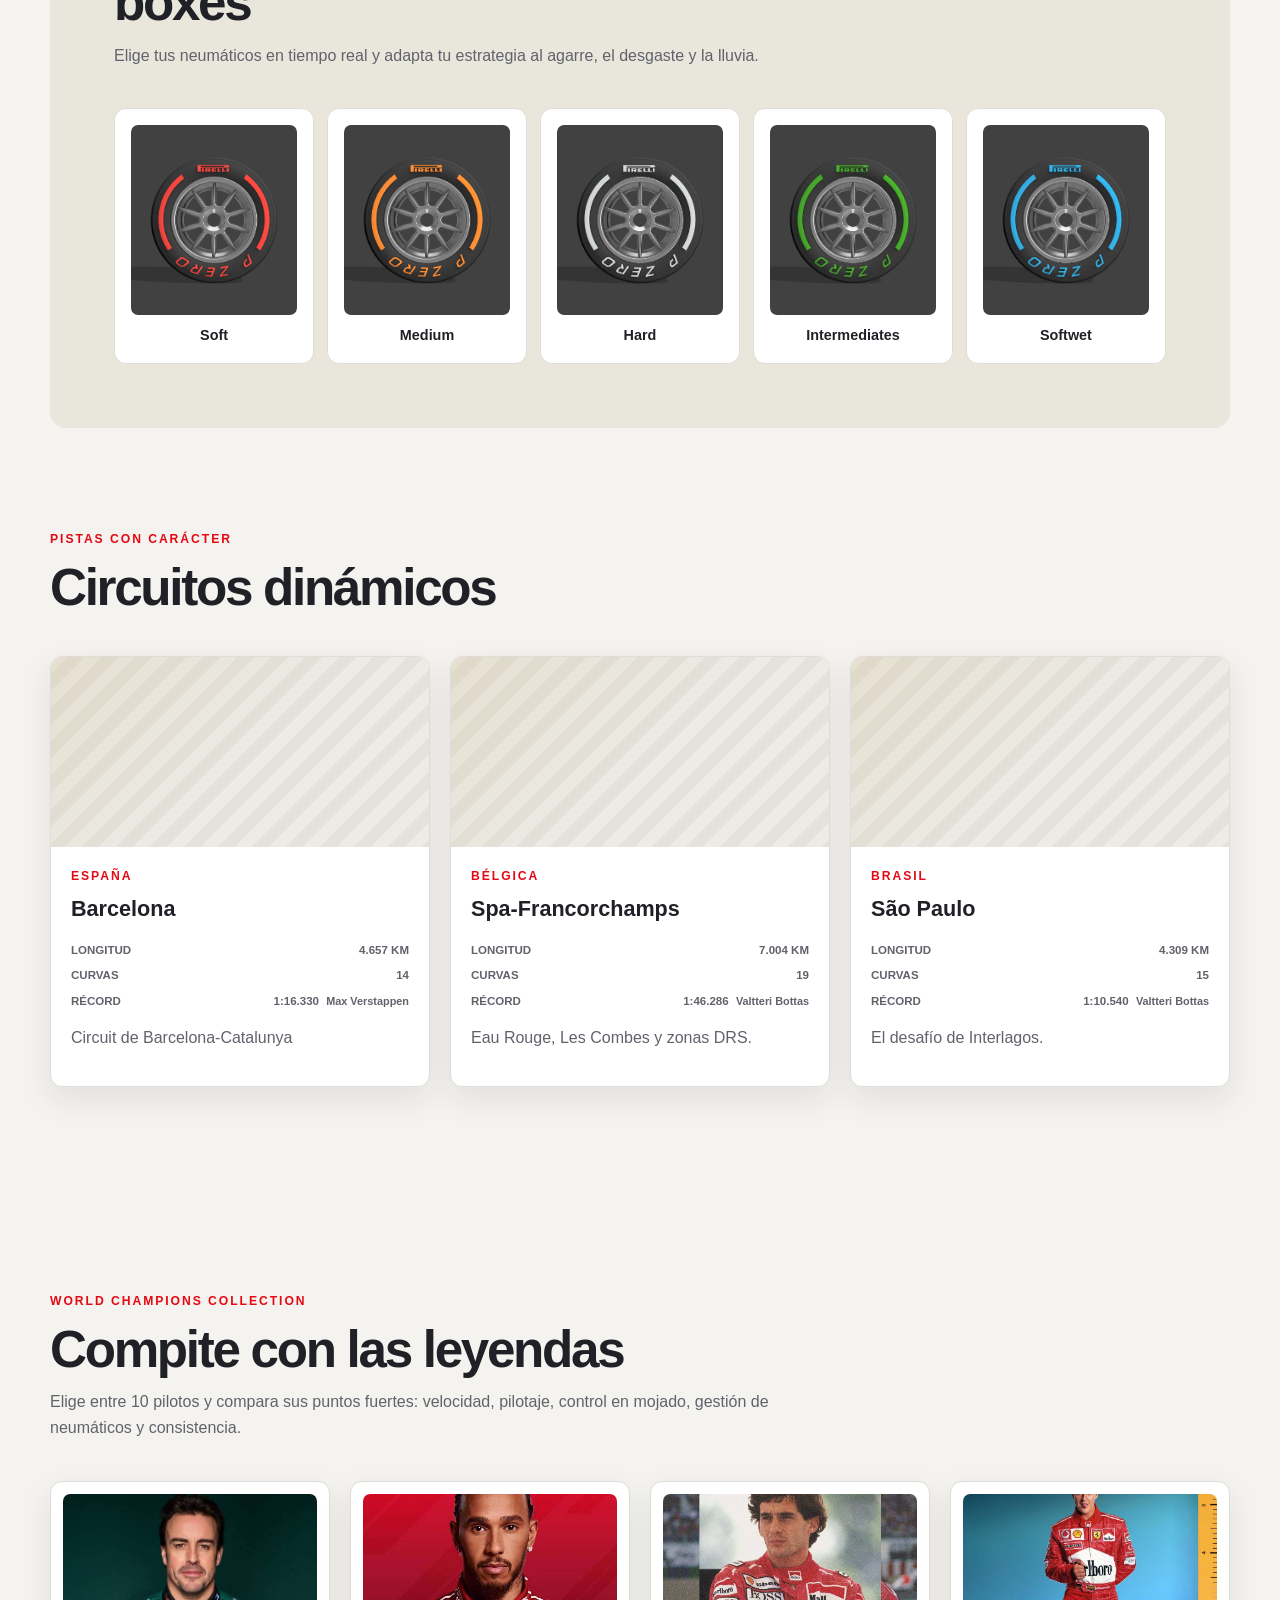
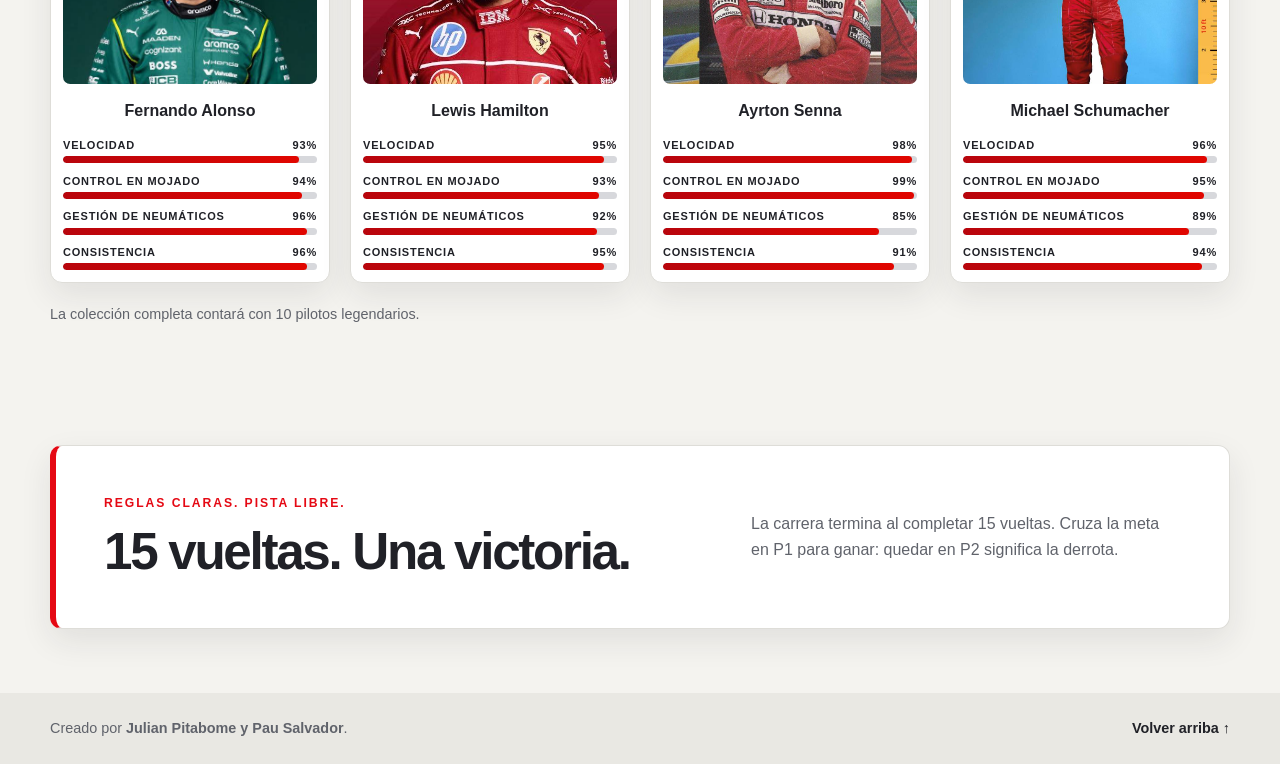
==== commit d1fb83a0: "mejoras de la pagina" ====
--- a/index.html
+++ b/index.html
@@ -88,11 +88,31 @@
             </div>
 
             <ul class="tyre-list" aria-label="Compuestos disponibles">
-                <li><span class="tyre-dot tyre-soft" aria-hidden="true"></span>Soft</li>
-                <li><span class="tyre-dot tyre-medium" aria-hidden="true"></span>Medium</li>
-                <li><span class="tyre-dot tyre-hard" aria-hidden="true"></span>Hard</li>
-                <li><span class="tyre-dot tyre-intermediate" aria-hidden="true"></span>Intermediates</li>
-                <li><span class="tyre-dot tyre-wet" aria-hidden="true"></span>Softwet</li>
+                <li class="tarjeta-neumatico">
+                    <img class="foto-neumatico" src="IMG/soft.jpg" alt="Neumático Soft rojo" loading="lazy"
+                        decoding="async">
+                    <span>Soft</span>
+                </li>
+                <li class="tarjeta-neumatico">
+                    <img class="foto-neumatico" src="IMG/medium.jpg" alt="Neumático Medium amarillo o naranja"
+                        loading="lazy" decoding="async">
+                    <span>Medium</span>
+                </li>
+                <li class="tarjeta-neumatico">
+                    <img class="foto-neumatico" src="IMG/hard.jpg" alt="Neumático Hard blanco" loading="lazy"
+                        decoding="async">
+                    <span>Hard</span>
+                </li>
+                <li class="tarjeta-neumatico">
+                    <img class="foto-neumatico" src="IMG/intermediates.jpg" alt="Neumático Intermediates verde"
+                        loading="lazy" decoding="async">
+                    <span>Intermediates</span>
+                </li>
+                <li class="tarjeta-neumatico">
+                    <img class="foto-neumatico" src="IMG/softwet.jpg" alt="Neumático Softwet azul" loading="lazy"
+                        decoding="async">
+                    <span>Softwet</span>
+                </li>
             </ul>
         </section>
 
@@ -111,18 +131,27 @@
                     <div class="card-content">
                         <p class="eyebrow">España</p>
                         <h3>Barcelona</h3>
+                        <dl class="circuit-specs">
+                            <div><dt>Longitud</dt><dd>4.657 km</dd></div>
+                            <div><dt>Curvas</dt><dd>14</dd></div>
+                            <div><dt>Récord</dt><dd>1:16.330 <span>Max Verstappen</span></dd></div>
+                        </dl>
                         <p>Circuit de Barcelona-Catalunya</p>
                     </div>
                 </article>
 
                 <article class="circuit-card">
                     <figure class="circuit-image circuit-image-spa">
-                        <img src="IMG/belgica.jpg" alt="Circuit de Spa-Francorchamps" loading="lazy"
-                            decoding="async">
+                        <img src="IMG/belgica.jpg" alt="Circuit de Spa-Francorchamps" loading="lazy" decoding="async">
                     </figure>
                     <div class="card-content">
                         <p class="eyebrow">Bélgica</p>
                         <h3>Spa-Francorchamps</h3>
+                        <dl class="circuit-specs">
+                            <div><dt>Longitud</dt><dd>7.004 km</dd></div>
+                            <div><dt>Curvas</dt><dd>19</dd></div>
+                            <div><dt>Récord</dt><dd>1:46.286 <span>Valtteri Bottas</span></dd></div>
+                        </dl>
                         <p>Eau Rouge, Les Combes y zonas DRS.</p>
                     </div>
                 </article>
@@ -135,6 +164,11 @@
                     <div class="card-content">
                         <p class="eyebrow">Brasil</p>
                         <h3>São Paulo</h3>
+                        <dl class="circuit-specs">
+                            <div><dt>Longitud</dt><dd>4.309 km</dd></div>
+                            <div><dt>Curvas</dt><dd>15</dd></div>
+                            <div><dt>Récord</dt><dd>1:10.540 <span>Valtteri Bottas</span></dd></div>
+                        </dl>
                         <p>El desafío de Interlagos.</p>
                     </div>
                 </article>
@@ -151,24 +185,132 @@
 
             <div class="driver-grid">
                 <article class="driver-card">
-                    <figure class="driver-image" role="img"
-                        aria-label="Espacio reservado para la imagen de Fernando Alonso"></figure>
+                    <figure class="driver-image">
+                        <img class="driver-photo" src="IMG/alonso.jpg" alt="Fernando Alonso" loading="lazy"
+                            decoding="async">
+                    </figure>
                     <h3>Fernando Alonso</h3>
+                    <div class="driver-stats" aria-label="Estadísticas de Fernando Alonso">
+                        <div class="driver-stat">
+                            <div class="driver-stat-heading"><span>Velocidad</span><span>93%</span></div>
+                            <div class="driver-stat-track" role="progressbar" aria-label="Velocidad" aria-valuemin="0"
+                                aria-valuemax="100" aria-valuenow="93"><span style="width: 93%"></span></div>
+                        </div>
+                        <div class="driver-stat">
+                            <div class="driver-stat-heading"><span>Control en mojado</span><span>94%</span></div>
+                            <div class="driver-stat-track" role="progressbar" aria-label="Control en mojado"
+                                aria-valuemin="0" aria-valuemax="100" aria-valuenow="94"><span
+                                    style="width: 94%"></span></div>
+                        </div>
+                        <div class="driver-stat">
+                            <div class="driver-stat-heading"><span>Gestión de neumáticos</span><span>96%</span></div>
+                            <div class="driver-stat-track" role="progressbar"
+                                aria-label="Gestión de neumáticos" aria-valuemin="0" aria-valuemax="100"
+                                aria-valuenow="96"><span style="width: 96%"></span></div>
+                        </div>
+                        <div class="driver-stat">
+                            <div class="driver-stat-heading"><span>Consistencia</span><span>96%</span></div>
+                            <div class="driver-stat-track" role="progressbar" aria-label="Consistencia"
+                                aria-valuemin="0" aria-valuemax="100" aria-valuenow="96"><span
+                                    style="width: 96%"></span></div>
+                        </div>
+                    </div>
                 </article>
                 <article class="driver-card">
-                    <figure class="driver-image" role="img"
-                        aria-label="Espacio reservado para la imagen de Lewis Hamilton"></figure>
+                    <figure class="driver-image">
+                        <img class="driver-photo" src="IMG/hamilton.jpg" alt="Lewis Hamilton" loading="lazy"
+                            decoding="async">
+                    </figure>
                     <h3>Lewis Hamilton</h3>
+                    <div class="driver-stats" aria-label="Estadísticas de Lewis Hamilton">
+                        <div class="driver-stat">
+                            <div class="driver-stat-heading"><span>Velocidad</span><span>95%</span></div>
+                            <div class="driver-stat-track" role="progressbar" aria-label="Velocidad" aria-valuemin="0"
+                                aria-valuemax="100" aria-valuenow="95"><span style="width: 95%"></span></div>
+                        </div>
+                        <div class="driver-stat">
+                            <div class="driver-stat-heading"><span>Control en mojado</span><span>93%</span></div>
+                            <div class="driver-stat-track" role="progressbar" aria-label="Control en mojado"
+                                aria-valuemin="0" aria-valuemax="100" aria-valuenow="93"><span
+                                    style="width: 93%"></span></div>
+                        </div>
+                        <div class="driver-stat">
+                            <div class="driver-stat-heading"><span>Gestión de neumáticos</span><span>92%</span></div>
+                            <div class="driver-stat-track" role="progressbar"
+                                aria-label="Gestión de neumáticos" aria-valuemin="0" aria-valuemax="100"
+                                aria-valuenow="92"><span style="width: 92%"></span></div>
+                        </div>
+                        <div class="driver-stat">
+                            <div class="driver-stat-heading"><span>Consistencia</span><span>95%</span></div>
+                            <div class="driver-stat-track" role="progressbar" aria-label="Consistencia"
+                                aria-valuemin="0" aria-valuemax="100" aria-valuenow="95"><span
+                                    style="width: 95%"></span></div>
+                        </div>
+                    </div>
                 </article>
                 <article class="driver-card">
-                    <figure class="driver-image" role="img"
-                        aria-label="Espacio reservado para la imagen de Ayrton Senna"></figure>
+                    <figure class="driver-image">
+                        <img class="driver-photo" src="IMG/senna.jpg" alt="Ayrton Senna" loading="lazy"
+                            decoding="async">
+                    </figure>
                     <h3>Ayrton Senna</h3>
+                    <div class="driver-stats" aria-label="Estadísticas de Ayrton Senna">
+                        <div class="driver-stat">
+                            <div class="driver-stat-heading"><span>Velocidad</span><span>98%</span></div>
+                            <div class="driver-stat-track" role="progressbar" aria-label="Velocidad" aria-valuemin="0"
+                                aria-valuemax="100" aria-valuenow="98"><span style="width: 98%"></span></div>
+                        </div>
+                        <div class="driver-stat">
+                            <div class="driver-stat-heading"><span>Control en mojado</span><span>99%</span></div>
+                            <div class="driver-stat-track" role="progressbar" aria-label="Control en mojado"
+                                aria-valuemin="0" aria-valuemax="100" aria-valuenow="99"><span
+                                    style="width: 99%"></span></div>
+                        </div>
+                        <div class="driver-stat">
+                            <div class="driver-stat-heading"><span>Gestión de neumáticos</span><span>85%</span></div>
+                            <div class="driver-stat-track" role="progressbar"
+                                aria-label="Gestión de neumáticos" aria-valuemin="0" aria-valuemax="100"
+                                aria-valuenow="85"><span style="width: 85%"></span></div>
+                        </div>
+                        <div class="driver-stat">
+                            <div class="driver-stat-heading"><span>Consistencia</span><span>91%</span></div>
+                            <div class="driver-stat-track" role="progressbar" aria-label="Consistencia"
+                                aria-valuemin="0" aria-valuemax="100" aria-valuenow="91"><span
+                                    style="width: 91%"></span></div>
+                        </div>
+                    </div>
                 </article>
                 <article class="driver-card">
-                    <figure class="driver-image" role="img"
-                        aria-label="Espacio reservado para la imagen de Michael Schumacher"></figure>
+                    <figure class="driver-image">
+                        <img class="driver-photo" src="IMG/schumacher.jpg" alt="Michael Schumacher" loading="lazy"
+                            decoding="async">
+                    </figure>
                     <h3>Michael Schumacher</h3>
+                    <div class="driver-stats" aria-label="Estadísticas de Michael Schumacher">
+                        <div class="driver-stat">
+                            <div class="driver-stat-heading"><span>Velocidad</span><span>96%</span></div>
+                            <div class="driver-stat-track" role="progressbar" aria-label="Velocidad" aria-valuemin="0"
+                                aria-valuemax="100" aria-valuenow="96"><span style="width: 96%"></span></div>
+                        </div>
+                        <div class="driver-stat">
+                            <div class="driver-stat-heading"><span>Control en mojado</span><span>95%</span></div>
+                            <div class="driver-stat-track" role="progressbar" aria-label="Control en mojado"
+                                aria-valuemin="0" aria-valuemax="100" aria-valuenow="95"><span
+                                    style="width: 95%"></span></div>
+                        </div>
+                        <div class="driver-stat">
+                            <div class="driver-stat-heading"><span>Gestión de neumáticos</span><span>89%</span></div>
+                            <div class="driver-stat-track" role="progressbar"
+                                aria-label="Gestión de neumáticos" aria-valuemin="0" aria-valuemax="100"
+                                aria-valuenow="89"><span style="width: 89%"></span></div>
+                        </div>
+                        <div class="driver-stat">
+                            <div class="driver-stat-heading"><span>Consistencia</span><span>94%</span></div>
+                            <div class="driver-stat-track" role="progressbar" aria-label="Consistencia"
+                                aria-valuemin="0" aria-valuemax="100" aria-valuenow="94"><span
+                                    style="width: 94%"></span></div>
+                        </div>
+                    </div>
                 </article>
             </div>
             <p class="collection-note">La colección completa contará con 10 pilotos legendarios.</p>
--- a/styles.css
+++ b/styles.css
@@ -236,6 +236,7 @@
     padding: clamp(1.5rem, 4vw, 2.5rem);
     overflow: hidden;
     animation: aparicion-tarjeta 0.7s ease-out both;
+    transition: transform 200ms ease, box-shadow 200ms ease;
 }
 
 .mode-card:nth-child(2) {
@@ -250,13 +251,43 @@
     width: 5px;
     background: var(--color-red);
     content: "";
+    transition: width 200ms ease;
+}
+
+.mode-card:hover {
+    box-shadow: 0 12px 24px rgb(225 6 0 / 12%);
+    transform: translateY(-5px);
+}
+
+.mode-card:hover::before {
+    width: 9px;
 }
 
 .card-number {
+    display: inline-flex;
+    align-items: center;
+    gap: 0.2rem;
+    padding: 0.3rem 0.55rem;
     color: var(--color-gold);
+    background: rgb(154 118 45 / 8%);
+    border: 1px solid rgb(154 118 45 / 35%);
+    border-radius: 0.25rem;
+    font-family: "Courier New", Courier, monospace;
     font-size: 0.85rem;
-    font-weight: 900;
-    letter-spacing: 0.12em;
+    font-weight: 700;
+    letter-spacing: 1px;
+    transition: all 0.3s ease;
+}
+
+.card-number::before {
+    content: "MODE_";
+    text-transform: uppercase;
+}
+
+.mode-card:hover .card-number {
+    color: var(--color-red);
+    background: rgb(225 6 0 / 8%);
+    border-color: var(--color-red);
 }
 
 .mode-card h3,
@@ -274,6 +305,7 @@
 
 .text-link {
     display: inline-flex;
+    align-items: center;
     gap: 0.5rem;
     margin-top: 0.5rem;
     color: var(--color-red);
@@ -281,6 +313,15 @@
     text-decoration: none;
 }
 
+.mode-card .text-link span {
+    display: inline-block;
+    transition: transform 180ms ease;
+}
+
+.mode-card:hover .text-link span {
+    transform: translateX(4px);
+}
+
 .text-link:hover,
 .text-link:focus-visible {
     text-decoration: underline;
@@ -294,51 +335,71 @@
 }
 
 .tyre-list {
-    display: flex;
-    flex-wrap: wrap;
+    display: grid;
+    grid-template-columns: repeat(5, minmax(0, 1fr));
     gap: 0.8rem;
     margin: 1.5rem 0 0;
     padding: 0;
     list-style: none;
 }
 
-.tyre-list li {
-    display: inline-flex;
-    align-items: center;
+.tarjeta-neumatico {
+    display: flex;
+    align-items: center;
+    flex-direction: column;
     gap: 0.55rem;
-    padding: 0.65rem 0.9rem;
+    min-width: 0;
+    padding: 1rem;
     background: var(--color-white);
     border: 1px solid var(--color-line);
-    border-radius: 999px;
+    border-radius: 0.75rem;
     font-size: 0.9rem;
     font-weight: 700;
-}
-
-.tyre-dot {
-    width: 0.75rem;
-    height: 0.75rem;
-    border: 2px solid currentColor;
-    border-radius: 50%;
-}
-
-.tyre-soft {
-    color: #e50914;
-}
-
-.tyre-medium {
-    color: #d4a800;
-}
-
-.tyre-hard {
-    color: #777;
-}
-
-.tyre-intermediate {
-    color: #168b55;
-}
-
-.tyre-wet {
-    color: #2877c7;
+    text-align: center;
+    transition: all 0.4s ease;
+}
+
+.tarjeta-neumatico:hover {
+    transform: translateY(-5px);
+}
+
+.tarjeta-neumatico:nth-child(1):hover {
+    border-color: #e10600;
+    box-shadow: 0 0 22px rgb(225 6 0 / 35%);
+}
+
+.tarjeta-neumatico:nth-child(2):hover {
+    border-color: #ffd000;
+    box-shadow: 0 0 22px rgb(255 208 0 / 45%);
+}
+
+.tarjeta-neumatico:nth-child(3):hover {
+    border-color: #fff;
+    box-shadow: 0 0 22px rgb(255 255 255 / 90%), 0 0 6px rgb(32 33 39 / 30%);
+}
+
+.tarjeta-neumatico:nth-child(4):hover {
+    border-color: #00a650;
+    box-shadow: 0 0 22px rgb(0 166 80 / 35%);
+}
+
+.tarjeta-neumatico:nth-child(5):hover {
+    border-color: #00b2e3;
+    box-shadow: 0 0 22px rgb(0 178 227 / 40%);
+}
+
+.foto-neumatico {
+    display: block;
+    width: 100%;
+    height: 190px;
+    object-fit: cover;
+    border-radius: 0.45rem;
+    transform-origin: center;
+    transition: transform 0.4s ease;
+}
+
+.tarjeta-neumatico:hover .foto-neumatico {
+    transform: rotate(20deg);
 }
 
 .circuit-grid {
@@ -357,6 +418,7 @@
 }
 
 .circuit-image {
+    position: relative;
     display: grid;
     min-height: 190px;
     margin: 0;
@@ -367,11 +429,44 @@
         repeating-linear-gradient(135deg, #ecebe6 0 12px, #e4e2dc 12px 24px);
 }
 
+.circuit-image::after {
+    position: absolute;
+    top: 50%;
+    left: 50%;
+    padding: 0.7rem 1rem;
+    color: var(--color-white);
+    background: rgb(32 33 39 / 82%);
+    border: 1px solid rgb(255 255 255 / 75%);
+    border-radius: 0.3rem;
+    box-shadow: 0 6px 20px rgb(0 0 0 / 25%);
+    content: "VER TRAZADO";
+    font-family: "Courier New", Courier, monospace;
+    font-size: 0.78rem;
+    font-weight: 900;
+    letter-spacing: 0.08em;
+    opacity: 0;
+    pointer-events: none;
+    transform: translate(-50%, -40%);
+    transition: opacity 400ms ease, transform 400ms ease;
+    white-space: nowrap;
+}
+
 .circuit-image img {
     display: block;
     width: 100%;
     height: 190px;
     object-fit: cover;
+    transition: all 400ms ease;
+}
+
+.circuit-card:hover .circuit-image img {
+    opacity: 0.6;
+    transform: scale(1.04);
+}
+
+.circuit-card:hover .circuit-image::after {
+    opacity: 1;
+    transform: translate(-50%, -50%);
 }
 
 .card-content {
@@ -384,6 +479,39 @@
 
 .card-content h3 {
     margin-top: 0;
+}
+
+.circuit-specs {
+    display: grid;
+    gap: 0.45rem;
+    margin: 0.9rem 0;
+}
+
+.circuit-specs div {
+    display: flex;
+    align-items: baseline;
+    justify-content: space-between;
+    gap: 0.75rem;
+}
+
+.circuit-specs dt,
+.circuit-specs dd {
+    margin: 0;
+    color: var(--color-muted);
+    font-size: 0.72rem;
+    font-weight: 700;
+    text-transform: uppercase;
+}
+
+.circuit-specs dd {
+    text-align: right;
+}
+
+.circuit-specs dd span {
+    margin-left: 0.25rem;
+    font-size: 0.68rem;
+    font-weight: 600;
+    text-transform: none;
 }
 
 .driver-grid {
@@ -397,25 +525,63 @@
 }
 
 .driver-image {
-    display: grid;
-    min-height: 190px;
+    height: 190px;
     margin: 0;
-    place-items: center;
+    overflow: hidden;
     background: linear-gradient(145deg, #f0eee8, #dedbd2);
     border-radius: 0.45rem;
 }
 
-.driver-image::after {
-    color: var(--color-muted);
-    font-size: 0.72rem;
-    font-weight: 800;
-    letter-spacing: 0.1em;
-    content: "FOTO DEL PILOTO";
+.driver-photo {
+    display: block;
+    width: 100%;
+    height: 100%;
+    object-fit: cover;
 }
 
 .driver-card h3 {
     margin: 0.9rem 0 0.4rem;
     font-size: 1rem;
+}
+
+.driver-stats {
+    display: grid;
+    gap: 0.65rem;
+    margin-top: 0.9rem;
+    text-align: left;
+}
+
+.driver-stat-heading {
+    display: flex;
+    justify-content: space-between;
+    gap: 0.5rem;
+    margin-bottom: 0.25rem;
+    color: var(--color-ink);
+    font-size: 11px;
+    font-weight: 700;
+    letter-spacing: 0.8px;
+    line-height: 1.3;
+    text-transform: uppercase;
+}
+
+.driver-stat-heading span:last-child {
+    flex-shrink: 0;
+    color: var(--color-ink);
+    font-variant-numeric: tabular-nums;
+}
+
+.driver-stat-track {
+    height: 7px;
+    overflow: hidden;
+    background: #d7d8dc;
+    border-radius: 999px;
+}
+
+.driver-stat-track span {
+    display: block;
+    height: 100%;
+    background: linear-gradient(90deg, #b8050d, #e10600);
+    border-radius: inherit;
 }
 
 .collection-note {
@@ -524,6 +690,10 @@
         grid-template-columns: repeat(2, minmax(0, 1fr));
     }
 
+    .tyre-list {
+        grid-template-columns: repeat(3, minmax(0, 1fr));
+    }
+
     .race-rules {
         align-items: flex-start;
         flex-direction: column;
@@ -555,7 +725,11 @@
     }
 
     .driver-image {
-        min-height: 140px;
+        height: 140px;
+    }
+
+    .foto-neumatico {
+        height: 140px;
     }
 
     .site-footer {
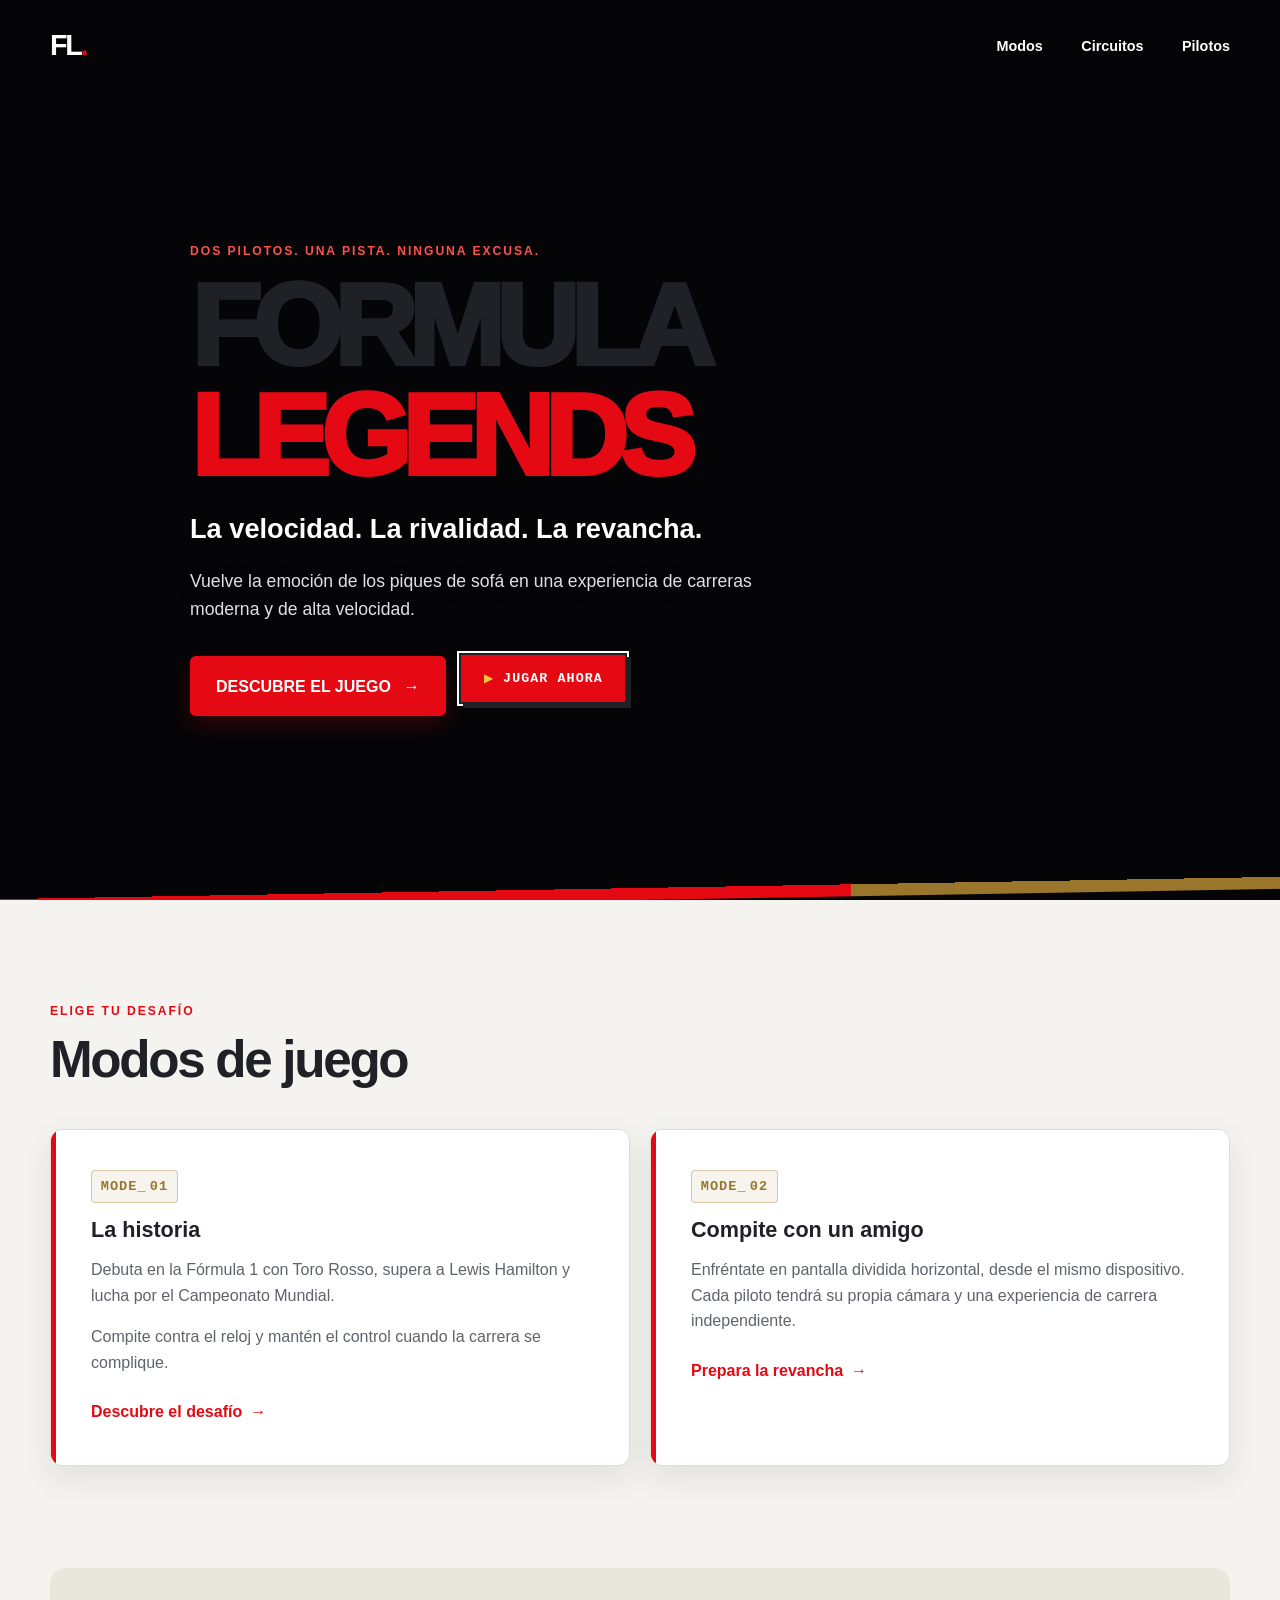
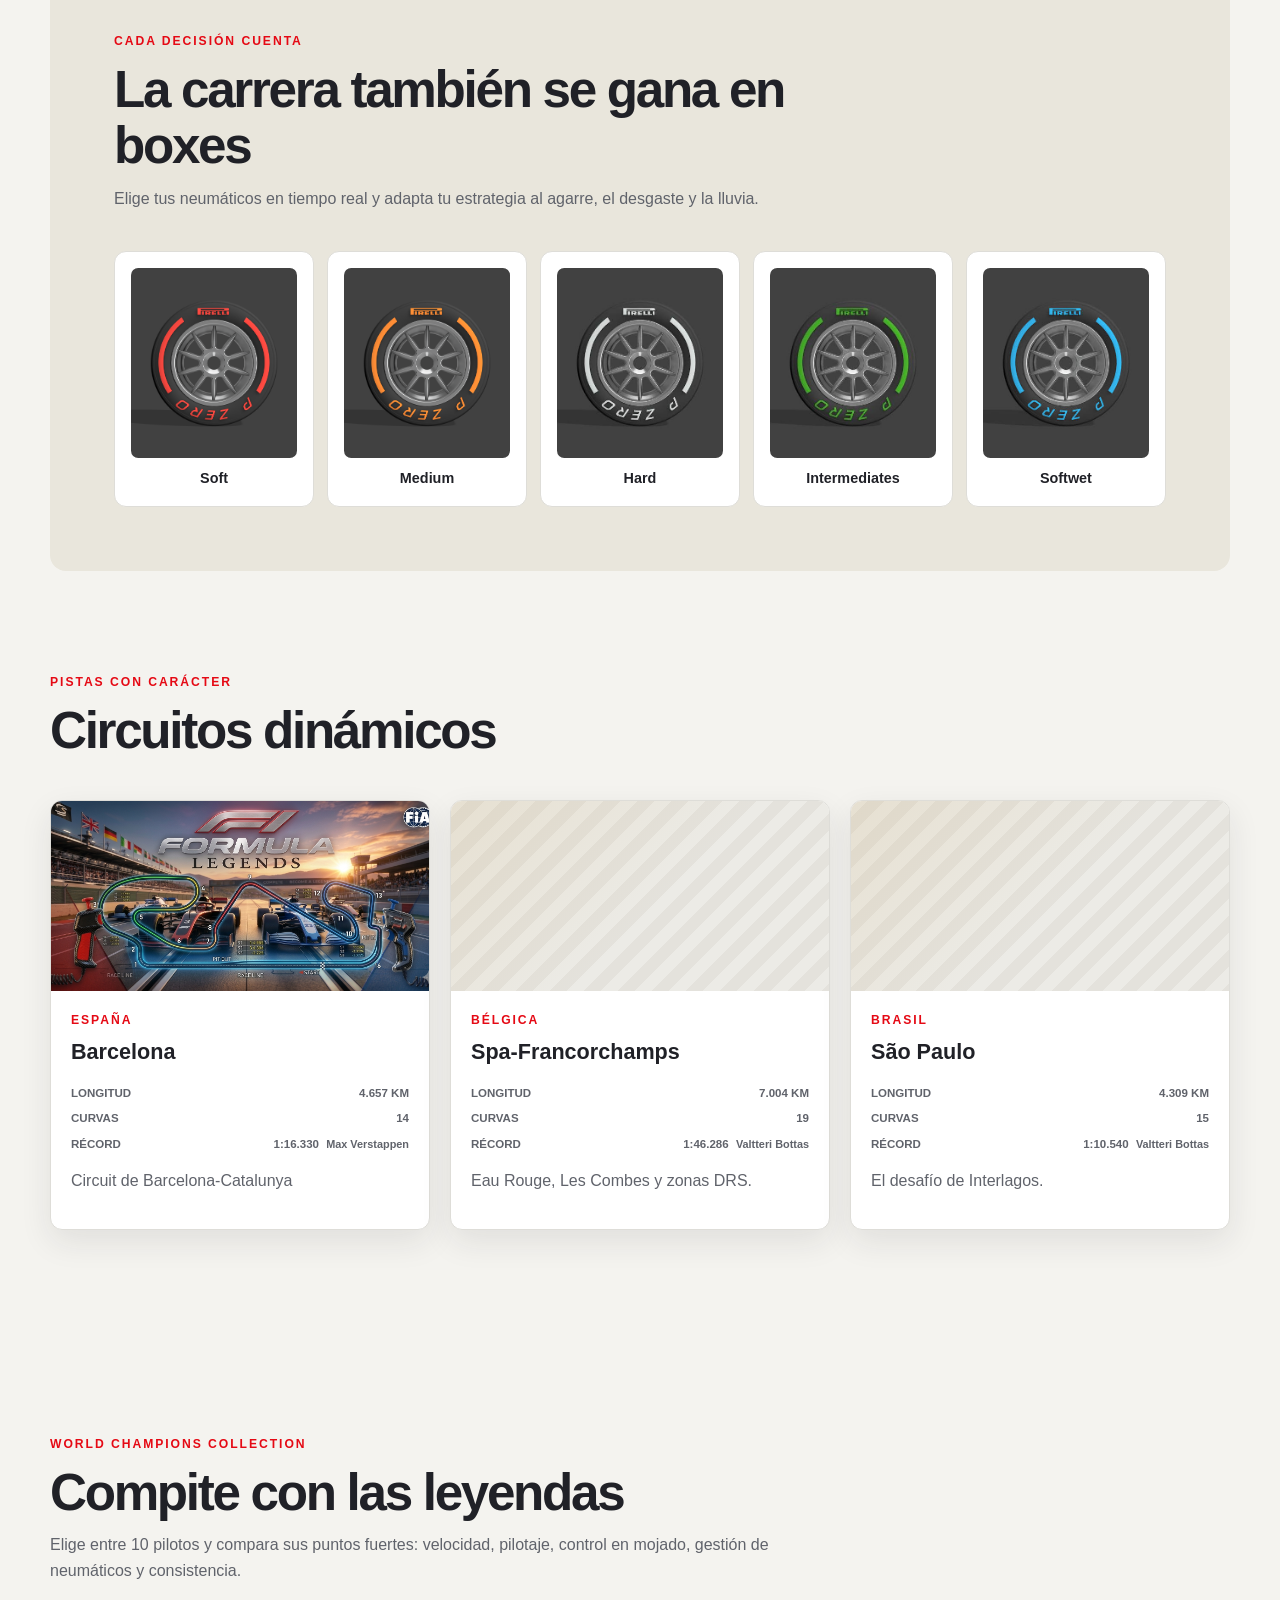
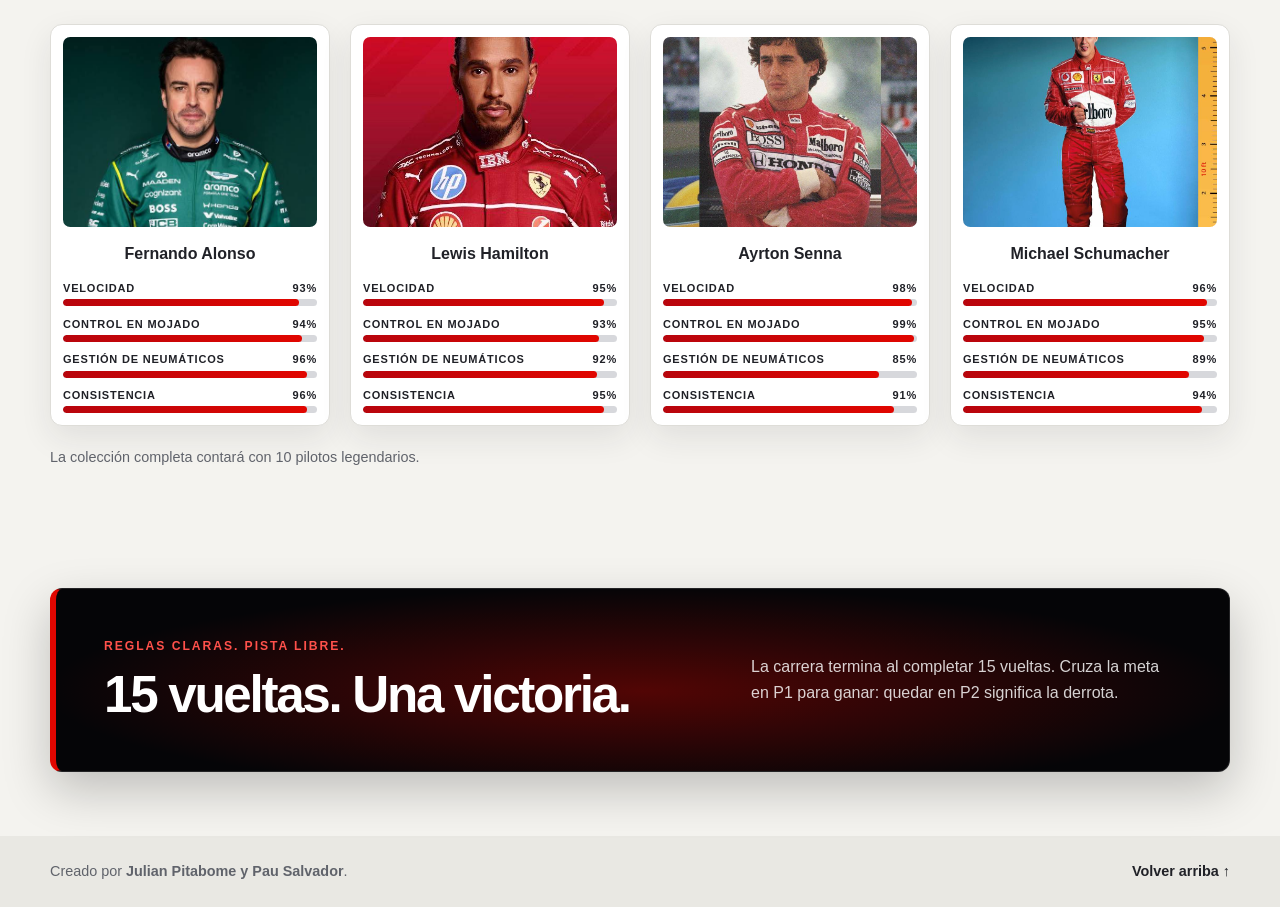
==== commit 03f59edb: "video de animacion" ====
--- a/index.html
+++ b/index.html
@@ -15,6 +15,9 @@
     <a class="skip-link" href="#contenido">Saltar al contenido</a>
 
     <header class="hero" id="inicio">
+        <video class="hero-video" autoplay loop muted playsinline aria-hidden="true" tabindex="-1">
+            <source src="IMG/VIDEO/formula%20legends%20video.mp4" type="video/mp4">
+        </video>
         <nav class="site-nav" aria-label="Navegación principal">
             <a class="site-logo" href="#inicio" aria-label="Formula Legends, inicio">FL<span>.</span></a>
             <ul class="nav-links">
@@ -32,7 +35,7 @@
             <div class="hero-actions">
                 <a class="btn-juego" href="#modos">Descubre el juego <span aria-hidden="true">→</span></a>
                 <button class="arcade-toggle" type="button" aria-expanded="false" aria-controls="arcade-menu">
-                    JUGAR
+                    JUGAR AHORA
                 </button>
             </div>
             <div class="arcade-menu" id="arcade-menu" aria-label="Menú de selección de jugadores" hidden>
@@ -317,12 +320,13 @@
         </section>
 
         <section class="race-rules" id="reglas" aria-labelledby="reglas-titulo">
-            <div>
+            <div class="race-rules-copy">
                 <p class="eyebrow">Reglas claras. Pista libre.</p>
                 <h2 id="reglas-titulo">15 vueltas. Una victoria.</h2>
             </div>
-            <p>La carrera termina al completar 15 vueltas. Cruza la meta en P1 para ganar: quedar en P2 significa la
-                derrota.</p>
+            <p class="race-rules-description">La carrera termina al completar 15 vueltas. Cruza la meta en P1 para
+                ganar: quedar en P2 significa la derrota.</p>
+            <div class="framer-perspective-grid" aria-hidden="true"></div>
         </section>
     </main>
 
@@ -365,6 +369,25 @@
                 arcadeToggle.focus();
             }
         });
+
+        const raceRules = document.querySelector(".race-rules");
+        if (raceRules && window.matchMedia("(hover: hover) and (pointer: fine)").matches) {
+            raceRules.addEventListener("pointermove", (event) => {
+                if (event.pointerType === "touch") return;
+
+                const bounds = raceRules.getBoundingClientRect();
+                const mouseX = ((event.clientX - bounds.left) / bounds.width) * 100;
+                const mouseY = ((event.clientY - bounds.top) / bounds.height) * 100;
+
+                raceRules.style.setProperty("--mouse-x", `${mouseX}%`);
+                raceRules.style.setProperty("--mouse-y", `${mouseY}%`);
+            });
+
+            raceRules.addEventListener("pointerleave", () => {
+                raceRules.style.setProperty("--mouse-x", "50%");
+                raceRules.style.setProperty("--mouse-y", "56%");
+            });
+        }
     </script>
 </body>
 
--- a/styles.css
+++ b/styles.css
@@ -48,16 +48,39 @@
 
 .hero {
     position: relative;
+    isolation: isolate;
     display: flex;
-    min-height: 640px;
+    min-height: 100vh;
+    min-height: 100svh;
     flex-direction: column;
     overflow: hidden;
+    background: #050507;
+}
+
+.hero-video {
+    position: absolute;
+    z-index: 0;
+    inset: 0;
+    width: 100%;
+    height: 100%;
+    object-fit: cover;
+    object-position: center;
+}
+
+.hero::before {
+    position: absolute;
+    z-index: 1;
+    inset: 0;
     background:
-        linear-gradient(115deg, rgb(255 255 255 / 98%) 35%, rgb(244 243 239 / 86%) 100%),
-        repeating-linear-gradient(135deg, transparent 0 38px, rgb(32 33 39 / 3%) 39px 40px);
+        linear-gradient(90deg, rgb(5 5 7 / 88%) 0%, rgb(5 5 7 / 68%) 48%, rgb(5 5 7 / 38%) 100%),
+        radial-gradient(ellipse at 68% 48%, transparent 8%, rgb(5 5 7 / 38%) 100%);
+    content: "";
+    pointer-events: none;
 }
 
 .site-nav {
+    position: relative;
+    z-index: 2;
     display: flex;
     width: min(1180px, calc(100% - 3rem));
     align-items: center;
@@ -67,7 +90,7 @@
 }
 
 .site-logo {
-    color: var(--color-ink);
+    color: #fff;
     font-size: 1.8rem;
     font-weight: 900;
     letter-spacing: -0.08em;
@@ -87,7 +110,7 @@
 }
 
 .nav-links a {
-    color: var(--color-ink);
+    color: #fff;
     font-size: 0.9rem;
     font-weight: 700;
     text-decoration: none;
@@ -99,10 +122,16 @@
 }
 
 .hero-content {
+    position: relative;
+    z-index: 2;
     width: min(900px, calc(100% - 3rem));
     margin: auto;
     padding: 5rem 0 7rem;
     animation: arrancar-carrera 0.9s ease-out both;
+}
+
+.hero .eyebrow {
+    color: #ff514b;
 }
 
 .eyebrow {
@@ -137,15 +166,16 @@
 
 .hero-tagline {
     margin: 1rem 0;
-    color: var(--color-gold);
+    color: #fff;
     font-size: clamp(1.2rem, 2.5vw, 1.7rem);
     font-weight: 800;
 }
 
 .hero-content>p:not(.eyebrow, .hero-tagline) {
     max-width: 620px;
-    color: var(--color-muted);
+    color: rgb(255 255 255 / 88%);
     font-size: 1.1rem;
+    text-shadow: 0 2px 12px rgb(0 0 0 / 55%);
 }
 
 .btn-juego {
@@ -175,6 +205,7 @@
 
 .hero-stripe {
     position: absolute;
+    z-index: 2;
     right: -5%;
     bottom: 0;
     left: -5%;
@@ -590,28 +621,87 @@
     font-size: 0.9rem;
 }
 
+@property --mouse-x {
+    syntax: "<percentage>";
+    inherits: true;
+    initial-value: 50%;
+}
+
+@property --mouse-y {
+    syntax: "<percentage>";
+    inherits: true;
+    initial-value: 56%;
+}
+
 .race-rules {
+    position: relative;
     display: flex;
     align-items: center;
     justify-content: space-between;
     gap: 2rem;
     margin: 1rem 0 4rem;
     padding: clamp(1.5rem, 4vw, 3rem);
-    background: var(--color-white);
-    border: 1px solid var(--color-line);
-    border-left: 6px solid var(--color-red);
+    overflow: hidden;
+    color: #fff;
+    background: #050507;
+    border: 1px solid rgb(255 255 255 / 12%);
+    border-left: 6px solid #e10600;
     border-radius: 0.75rem;
-    box-shadow: var(--shadow-card);
+    box-shadow: 0 18px 48px rgb(0 0 0 / 22%);
+    --mouse-x: 50%;
+    --mouse-y: 56%;
+    transition: --mouse-x 400ms ease-out, --mouse-y 400ms ease-out;
+}
+
+.race-rules-copy,
+.race-rules-description {
+    position: relative;
+    z-index: 1;
+}
+
+.race-rules .eyebrow {
+    color: #ff514b;
 }
 
 .race-rules h2 {
     margin-bottom: 0;
-}
-
-.race-rules>p {
+    color: #fff;
+}
+
+.race-rules-description {
     max-width: 430px;
     margin: 0;
-    color: var(--color-muted);
+    color: rgb(255 255 255 / 82%);
+}
+
+.framer-perspective-grid {
+    position: absolute;
+    z-index: 0;
+    inset: 0;
+    overflow: hidden;
+    pointer-events: none;
+}
+
+.framer-perspective-grid::before {
+    position: absolute;
+    right: -32%;
+    bottom: -132%;
+    left: -32%;
+    height: 245%;
+    background-image: url("data:image/svg+xml,%3Csvg xmlns='http://www.w3.org/2000/svg' width='72' height='72' viewBox='0 0 72 72'%3E%3Crect x='3' y='3' width='66' height='66' rx='6' fill='%23ffffff' fill-opacity='.025' stroke='%23383a42' stroke-opacity='.75' stroke-width='1'/%3E%3C/svg%3E");
+    background-size: 72px 72px;
+    content: "";
+    mask-image: radial-gradient(ellipse at 50% 48%, #000 18%, transparent 76%);
+    transform: perspective(760px) rotateX(58deg) rotateZ(-8deg);
+    transform-origin: center bottom;
+    -webkit-mask-image: radial-gradient(ellipse at 50% 48%, #000 18%, transparent 76%);
+}
+
+.framer-perspective-grid::after {
+    position: absolute;
+    inset: 0;
+    background: radial-gradient(ellipse at var(--mouse-x, 50%) var(--mouse-y, 56%), rgb(225 6 0 / 35%), transparent 72%);
+    content: "";
 }
 
 .site-footer {
@@ -678,7 +768,8 @@
 
 @media (max-width: 760px) {
     .hero {
-        min-height: 560px;
+        min-height: 100vh;
+        min-height: 100svh;
     }
 
     .mode-grid,
@@ -697,6 +788,13 @@
     .race-rules {
         align-items: flex-start;
         flex-direction: column;
+    }
+
+    .framer-perspective-grid::before {
+        right: -75%;
+        left: -75%;
+        height: 210%;
+        transform: perspective(650px) rotateX(58deg) rotateZ(-8deg) scale(1.2);
     }
 }
 
